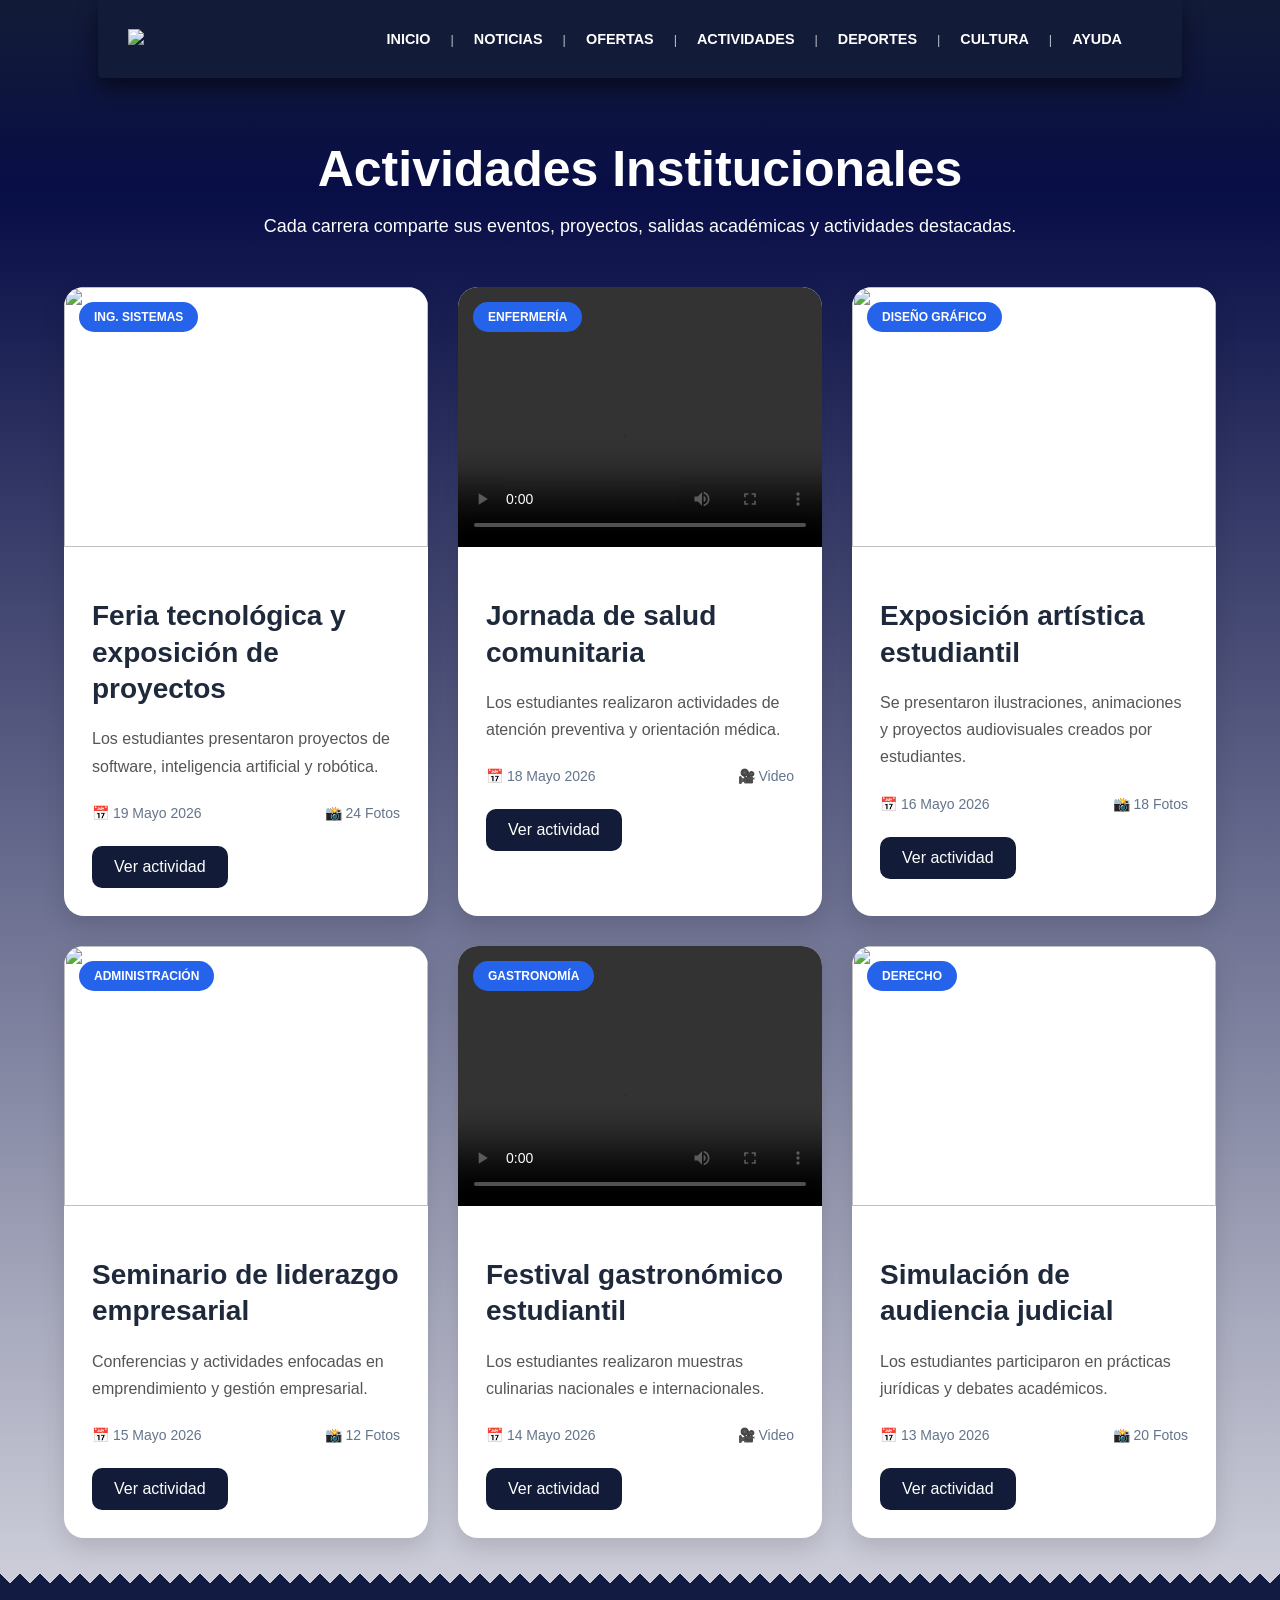
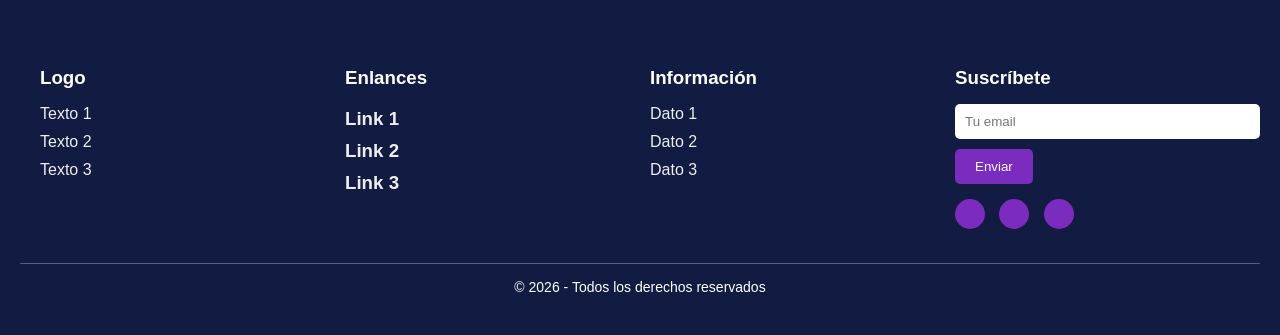
==== actividades.html @ 4f13d14c "Add files via upload" ====
<!DOCTYPE html>
<html lang="es">
<head>
    <meta charset="utf-8">
    <meta name="viewport" content="width=device-width, initial-scale=1.0">
    <title>Mi pagina web</title>
    <link rel="stylesheet" href="https://cdnjs.cloudflare.com/ajax/libs/font-awesome/6.7.2/css/all.min.css" integrity="sha512-Evv84Mr4kqVGRNSgIGL/F/aIDqQb7xQ2vcrdIwxfjThSH8CSR7PBEakCr51Ck+w+/U6swU2Im1vVX0SVk9ABhg==" crossorigin="anonymous" referrerpolicy="no-referrer" />
    <link rel="stylesheet" href="CSS.css">
</head>
<body>
<header class="todo">
   
      <div class="rayas" id="rayas-open">
         <span></span>
         <span></span>
         <span></span>
      </div>
   
   <div class="barra">
      <div class="cont-logo">
         <img src="img/lf.png" class="logo">
      </div>
      <nav>
   <ul class="menu">

      <li><a href="index.html">INICIO</a></li>

      <li class="separador">|</li>

      <li><a href="noticias.html">NOTICIAS</a></li>

      <li class="separador">|</li>

      <li><a href="oft.laborales.html">OFERTAS</a></li>

      <li class="separador">|</li>

      <li><a href="actividades.html">ACTIVIDADES</a></li>

      <li class="separador">|</li>

      <li><a href="deportes.html">DEPORTES</a></li>

      <li class="separador">|</li>

      <li><a href="cultura.html">CULTURA</a></li>

      <li class="separador">|</li>

      <li><a href="ayuda.html">AYUDA</a></li>

   </ul>
</nav>
   </div>
</header>


<section class="actividades">

    <div class="titulo-actividades">

        <h1>Actividades Institucionales</h1>

        <p>
            Cada carrera comparte sus eventos, proyectos,
            salidas académicas y actividades destacadas.
        </p>

    </div>

    <div class="grid-actividades">

        <!-- ACTIVIDAD 1 -->
        <div class="card-actividad">

            <div class="media-actividad">

                <img src="img/sistemas.jpg">

                <span class="carrera">
                    ING. SISTEMAS
                </span>

            </div>

            <div class="contenido-actividad">

                <h2>
                    Feria tecnológica y exposición de proyectos
                </h2>

                <p>
                    Los estudiantes presentaron proyectos de software,
                    inteligencia artificial y robótica.
                </p>

                <div class="info-actividad">

                    <span>📅 19 Mayo 2026</span>
                    <span>📸 24 Fotos</span>

                </div>

                <a href="#" class="btn-actividad">
                    Ver actividad
                </a>

            </div>

        </div>

        <!-- ACTIVIDAD 2 -->
        <div class="card-actividad">

            <div class="media-actividad">

                <video controls>
                    <source src="video/enfermeria.mp4" type="video/mp4">
                </video>

                <span class="carrera">
                    ENFERMERÍA
                </span>

            </div>

            <div class="contenido-actividad">

                <h2>
                    Jornada de salud comunitaria
                </h2>

                <p>
                    Los estudiantes realizaron actividades de atención
                    preventiva y orientación médica.
                </p>

                <div class="info-actividad">

                    <span>📅 18 Mayo 2026</span>
                    <span>🎥 Video</span>

                </div>

                <a href="#" class="btn-actividad">
                    Ver actividad
                </a>

            </div>

        </div>

        <!-- ACTIVIDAD 3 -->
        <div class="card-actividad">

            <div class="media-actividad">

                <img src="img/diseno.jpg">

                <span class="carrera">
                    DISEÑO GRÁFICO
                </span>

            </div>

            <div class="contenido-actividad">

                <h2>
                    Exposición artística estudiantil
                </h2>

                <p>
                    Se presentaron ilustraciones, animaciones
                    y proyectos audiovisuales creados por estudiantes.
                </p>

                <div class="info-actividad">

                    <span>📅 16 Mayo 2026</span>
                    <span>📸 18 Fotos</span>

                </div>

                <a href="#" class="btn-actividad">
                    Ver actividad
                </a>

            </div>

        </div>

        <!-- ACTIVIDAD 4 -->
        <div class="card-actividad">

            <div class="media-actividad">

                <img src="img/administracion.jpg">

                <span class="carrera">
                    ADMINISTRACIÓN
                </span>

            </div>

            <div class="contenido-actividad">

                <h2>
                    Seminario de liderazgo empresarial
                </h2>

                <p>
                    Conferencias y actividades enfocadas en
                    emprendimiento y gestión empresarial.
                </p>

                <div class="info-actividad">

                    <span>📅 15 Mayo 2026</span>
                    <span>📸 12 Fotos</span>

                </div>

                <a href="#" class="btn-actividad">
                    Ver actividad
                </a>

            </div>

        </div>

        <!-- ACTIVIDAD 5 -->
        <div class="card-actividad">

            <div class="media-actividad">

                <video controls>
                    <source src="video/gastronomia.mp4" type="video/mp4">
                </video>

                <span class="carrera">
                    GASTRONOMÍA
                </span>

            </div>

            <div class="contenido-actividad">

                <h2>
                    Festival gastronómico estudiantil
                </h2>

                <p>
                    Los estudiantes realizaron muestras culinarias
                    nacionales e internacionales.
                </p>

                <div class="info-actividad">

                    <span>📅 14 Mayo 2026</span>
                    <span>🎥 Video</span>

                </div>

                <a href="#" class="btn-actividad">
                    Ver actividad
                </a>

            </div>

        </div>

        <!-- ACTIVIDAD 6 -->
        <div class="card-actividad">

            <div class="media-actividad">

                <img src="img/derecho.jpg">

                <span class="carrera">
                    DERECHO
                </span>

            </div>

            <div class="contenido-actividad">

                <h2>
                    Simulación de audiencia judicial
                </h2>

                <p>
                    Los estudiantes participaron en prácticas
                    jurídicas y debates académicos.
                </p>

                <div class="info-actividad">

                    <span>📅 13 Mayo 2026</span>
                    <span>📸 20 Fotos</span>

                </div>

                <a href="#" class="btn-actividad">
                    Ver actividad
                </a>

            </div>

        </div>

    </div>

</section>


<footer>
   <div class="footer-container">
     
     <!-- Columna 1 -->
     <div class="footer-col">
       <h3>Logo</h3>
       <ul>
         <li><a href="#">Texto 1</a></li>
         <li><a href="#">Texto 2</a></li>
         <li><a href="#">Texto 3</a></li>
       </ul>
      </div>

      <!-- Columna 2 -->
      <div class="footer-col">
        <h3>Enlances<h3>
        <ul>
          <li><a href="#">Link 1</a></li>
          <li><a href="#">Link 2</a></li>
          <li><a href="#">Link 3</a></li>
        </ul>
       </div>
 
      <!-- Columna 3 -->
      <div class="footer-col">
        <h3>Información</h3>
      <ul>
        <li><a href="#">Dato 1</a></li>
        <li><a href="#">Dato 2</a></li>
        <li><a href="#">Dato 3</a></li>
      </ul>
    </div>

      <!-- Columna 4 (Newsletter + redes) -->
      <div class="footer-col newsletter">
         <h3>Suscríbete</h3>
         <input type="email" placeholder="Tu email">
         <button>Enviar</button>

     <div class="social">
        <span></span>
        <span></span>
        <span></span>
      </div>
    </div>

  </div>

  <div class="footer-bottom">
    © 2026 - Todos los derechos reservados
  </div>
  </footer>




<script src="SCRIPT.js"></script>
<body>
</html>
---- CSS.css ----
body {
   margin:0;
   padding:0;
   padding-top:90px;
   font-family: arial, sans-serif;
   background: linear-gradient(to bottom , #121b37 , #080e46 10%, #ffffff);
   min-height: 100vh;    
}

.todo {
   width: 100%;
   display: flex;
   justify-content: center;
}

.barra {
   background-color: #121b37;
   width: 80%;
   display:flex;
   align-items: center;
   justify-content: space-between;
   padding: 10px 30px;
   border-radius: 4px;
   box-shadow: 0px 10px 20px rgba(0,0,0,0.5);
   position:fixed;
   top:0;
z-index: 1000;
}

.logo {
  height: 60px;
   
}
 
.menu {
   list-style: none;
   display: flex;
   align-items: center;
   margin: 0;
   padding: 20px;
}
 
.menu li {
   margin: 0 10px;
}

.menu li a {
   text-decoration: none;
   color: white;
   font-size: 0.9rem;
   font-weight: bold;
   transition: color  0.3s;
}

.menu li a:hover {
   color: blue;
}

.separador {
   color: white;
   font-size: 0.8rem;
   opacity: 0.7;
}

.submenu {
   position: relative;
}
.dropdown {
   display: none;
   position: absolute;
   background: #0b142b;
   top: 100%;
   left: 0;
   list-style: none;
   padding: 10px;
   min-width: 150px; 
}

.submenu:hover .dropdown{
   display: block;
}

/* CONTENEDOR GENERAL */
.contenedor{
    max-width:1200px;
    margin:auto;
}

/* ENCABEZADO */
.header{
    text-align:center;
    margin-bottom:35px;
}

.header h1{
    color:#ffffff;
    font-size:38px;
    margin-bottom:10px;
}

.header p{
    color:#ffffff;
    font-size:18px;
}

/* GRID DOS COLUMNAS */
.grid-ayuda{
    display:grid;
    grid-template-columns: 1.3fr 1fr;
    gap:30px;
}

/* COLUMNA IZQUIERDA */
.columna-izquierda{
    display:flex;
    flex-direction:column;
    gap:18px;
}

/* ACORDEON */
.acordeon{
    background:white;
    border-radius:12px;
    overflow:hidden;
    box-shadow:0 6px 15px rgba(0,0,0,0.08);
}

.titulo{
    padding:18px 22px;
    cursor:pointer;
    font-size:18px;
    font-weight:bold;
    color:#1e2a47;
    display:flex;
    justify-content:space-between;
    align-items:center;
    transition:0.3s;
}

.titulo:hover{
    background:#eef2f7;
}

.icono{
    font-size:24px;
}

.contenido{
    max-height:0;
    overflow:hidden;
    padding:0 22px;
    transition:0.4s ease;
    background:#fafafa;
}

.contenido p{
    padding:18px 0;
    color:#444;
    line-height:1.6;
}

.acordeon.activo .contenido{
    max-height:220px;
}

/* COLUMNA DERECHA */
.columna-derecha{
    display:flex;
    flex-direction:column;
    gap:20px;
}

.tarjeta{
    background:white;
    padding:25px;
    border-radius:12px;
    box-shadow:0 6px 15px rgba(0,0,0,0.08);
}

.tarjeta h3{
    color:#1e2a47;
    margin-bottom:15px;
}

.tarjeta p,
.tarjeta li{
    color:#555;
    line-height:1.7;
}

.tarjeta ul{
    padding-left:20px;
}


/*para pantallas mas pequeñas*/

@media (max-width: 1000px){
   
   
   .barra {
       display: flex;
       justify-content: center;
       position: fixed;
       width: 45%;
       border-radius: 4;
     
   }
   
   .rayas {
       width: 50px;
       height: 30px;
       display: flex;
       flex-direction: column;
       justify-content: space-between;
       cursor: pointer;
       background: transparent;
       z-index: 1001;
       position: fixed;
       left: 15px;
       top: 30px;
   }

   .rayas span {
       display: block;
       width: 100%;
       height: 6px;
       background: #ffffff;
       border-radius: 5px;
       transition: 0.3s;  
   }

   .rayas:hover span {
       background-color: #ffffff;
   }

   nav {
       display: block;
   }

   .menu {
       position: fixed;
       top:0;
       left: -340px;
       width: 300px;
       height: 100vh;
       background-color: #121b37;
       display: flex;
       flex-direction: column;
       padding: 5px 20px 80px 20px;
       margin-top: 85px;
       list-style: none;
       transition: 0.4s ease-in-out;
       box-shadow: 5px 0 15px rgba(0,0,0,0.5);
       z-index: 999;
       
   }

   .menu.active {
       left: 0;
   }
   .menu li {
       margin: 15px 0; 
       border-bottom: 1px solid;
   }

   .menu li a {
       text-decoration: none;
       color: #ffffff
       font-family: Sans-Serif;
       font-size: 1.1rem;
       display: block;
       padding: 12px;
       transition: 0.3s;
   } 

   .menu li a:hover {
       background-color: #121b38;
       box-shadow: 5px 0 15px rgba(0,0,0,0.5);
       color: white;
       padding-left: 20px;
       
   }

   
   .separador {
        display: none;
   } 

   .dropdown {
       position: static;
       display: none;
   }
   
   .grid-ayuda{
    grid-template-columns:1fr;
   }

   .footer-container {
    grid-template-columns: 1fr;
   }
   
   .header {
     margin: 120px;
   }
}  
   
.content {
    height: 90vh;
    display: flex;
    flex-direction: column;
    justify-content: center;
    align-items: center;
    text-align: center;
}

.content h1 {
    font-size: 40px;
    margin-bottom: 30px;
    letter-spacing: 2px;
    text-shadow: 2px 2px 5px black;
}



.content p {
    max-width: 800px;
    font-size: 18px;
    line-height: 1.6;
    opacity: 0.9;
    
} 

/* FOOTER */
footer {
  background: #121b42;
  padding: 60px 20px 40px;
  color: #fff;
  position: relative;
  
}

/* PINCHOS (zigzag superior) */
footer::before {
  content: "";
  position: absolute;
  top: -20px;
  left: 0;
  width: 100%;
  height: 20px;
  background:
    linear-gradient(-45deg, #121b42 10px, transparent 0),
    linear-gradient(45deg, #121b42 10px, transparent 0);
  background-size: 20px 20px;
}

/* CONTENEDOR */
.footer-container {
  max-width: 1200px;
  margin: auto;
  display: grid;
  grid-template-columns: repeat(4, 1fr);
  gap: 20px;
}

/* COLUMNAS */
.footer-col h3 {
  margin-bottom: 15px;
}

.footer-col ul {
  list-style: none;
  padding: 0;
}

.footer-col ul li {
  margin-bottom: 10px;
}

.footer-col ul li a {
  text-decoration: none;
  color: #eee;
}

.footer-col ul li a:hover {
  text-decoration: underline;
}

/* NEWSLETTER */
.newsletter input {
  width: 100%;
  padding: 10px;
  border: none;
  margin-bottom: 10px;
  border-radius: 5px;
}

.newsletter button {
  padding: 10px 20px;
  border: none;
  background: #7b2cbf;
  color: white;
  border-radius: 5px;
  cursor: pointer;
}

.newsletter button:hover {
  background: #5a189a;
}

/* REDES */
.social {
  margin-top: 15px;
}

.social span {
  display: inline-block;
  width: 30px;
  height: 30px;
  background: #7b2cbf;
  border-radius: 50%;
  margin-right: 10px;
}

/* PARTE INFERIOR */
.footer-bottom {
  margin-top: 30px;
  text-align: center;
  border-top: 1px solid rgba(255,255,255,0.3);
  padding-top: 15px;
  font-size: 14px;
}

/* =========================
NOTICIAS
========================= */

.seccion-noticias{
    width:90%;
    max-width:1300px;
    margin:50px auto;
}

/* TITULO */

.titulo-noticias{
    text-align:center;
    margin-bottom:50px;
}

.titulo-noticias h1{
    color:white;
    font-size:50px;
    margin-bottom:15px;
}

.titulo-noticias p{
    color:white;
    font-size:18px;
    opacity:0.9;
}

/* GRID */

.contenedor-noticias{
    display:grid;
    grid-template-columns:repeat(2,1fr);
    gap:30px;
}

/* CARD */

.noticia-card{
    background:white;
    border-radius:20px;
    overflow:hidden;
    box-shadow:0 10px 25px rgba(0,0,0,0.12);
    transition:0.4s;
}

.noticia-card:hover{
    transform:translateY(-8px);
}

.noticia-card img{
    width:100%;
    height:280px;
    object-fit:cover;
}

/* CONTENIDO */

.contenido-noticia{
    padding:28px;
}

.categoria{
    background:#1d4ed8;
    color:white;
    padding:7px 14px;
    border-radius:30px;
    font-size:12px;
    font-weight:bold;
}

.contenido-noticia h2{
    margin:20px 0;
    color:#1e293b;
    font-size:30px;
    line-height:1.3;
}

.contenido-noticia p{
    color:#555;
    line-height:1.8;
    margin-bottom:25px;
}

/* INFO */

.info{
    display:flex;
    justify-content:space-between;
    margin-bottom:25px;
    color:#777;
    font-size:14px;
}

/* BOTON */

.btn-noticia{
    display:inline-block;
    background:#121b37;
    color:white;
    text-decoration:none;
    padding:12px 22px;
    border-radius:10px;
    transition:0.3s;
}

.btn-noticia:hover{
    background:#1d4ed8;
}

/* RESPONSIVE */

@media(max-width:1000px){

    .contenedor-noticias{
        grid-template-columns:1fr;
    }

}

@media(max-width:768px){

    .titulo-noticias h1{
        font-size:35px;
    }

    .titulo-noticias p{
        font-size:16px;
    }

    .contenido-noticia h2{
        font-size:24px;
    }

    .noticia-card img{
        height:220px;
    }

    .info{
        flex-direction:column;
        gap:10px;
    }

}


/* =========================
OFERTAS LABORALES
========================= */

.empleos{
    width:90%;
    max-width:1300px;
    margin:50px auto;
}

/* TITULO */

.titulo-empleos{
    text-align:center;
    margin-bottom:50px;
}

.titulo-empleos h1{
    color:white;
    font-size:50px;
    margin-bottom:15px;
}

.titulo-empleos p{
    color:white;
    font-size:18px;
}

/* GRID */

.grid-empleos{
    display:grid;
    grid-template-columns:repeat(3,1fr);
    gap:30px;
}

/* CARD */

.card-empleo{
    background:white;
    border-radius:20px;
    padding:30px;
    box-shadow:0 10px 25px rgba(0,0,0,0.1);
    transition:0.3s;
}

.card-empleo:hover{
    transform:translateY(-8px);
}

/* TOP */

.top-empleo{
    display:flex;
    align-items:center;
    gap:20px;
    margin-bottom:25px;
}

.logo-empresa{
    width:70px;
    height:70px;
    object-fit:contain;
    background:#f3f4f6;
    padding:10px;
    border-radius:15px;
}

.top-empleo h2{
    color:#1e293b;
    margin-bottom:8px;
}

.empresa{
    color:#64748b;
}

/* DATOS */

.datos-empleo{
    display:flex;
    flex-direction:column;
    gap:10px;
    margin-bottom:25px;
    color:#334155;
    font-size:15px;
}

/* DESCRIPCION */

.descripcion-empleo{
    color:#555;
    line-height:1.7;
    margin-bottom:25px;
}

/* SKILLS */

.skills{
    display:flex;
    flex-wrap:wrap;
    gap:10px;
    margin-bottom:30px;
}

.skills span{
    background:#dbeafe;
    color:#1d4ed8;
    padding:8px 14px;
    border-radius:30px;
    font-size:13px;
    font-weight:bold;
}

/* BOTON */

.btn-postular{
    display:block;
    text-align:center;
    background:#121b37;
    color:white;
    text-decoration:none;
    padding:14px;
    border-radius:12px;
    transition:0.3s;
    font-weight:bold;
}

.btn-postular:hover{
    background:#2563eb;
}

/* RESPONSIVE */

@media(max-width:1100px){

    .grid-empleos{
        grid-template-columns:1fr 1fr;
    }

}

@media(max-width:768px){

    .grid-empleos{
        grid-template-columns:1fr;
    }

    .titulo-empleos h1{
        font-size:35px;
    }

    .titulo-empleos p{
        font-size:16px;
    }

}


/* =========================
ACTIVIDADES
========================= */

.actividades{
    width:90%;
    max-width:1300px;
    margin:50px auto;
}

/* TITULO */

.titulo-actividades{
    text-align:center;
    margin-bottom:50px;
}

.titulo-actividades h1{
    color:white;
    font-size:50px;
    margin-bottom:15px;
}

.titulo-actividades p{
    color:white;
    font-size:18px;
}

/* GRID */

.grid-actividades{
    display:grid;
    grid-template-columns:repeat(3,1fr);
    gap:30px;
}

/* CARD */

.card-actividad{
    background:white;
    border-radius:20px;
    overflow:hidden;
    box-shadow:0 10px 25px rgba(0,0,0,0.12);
    transition:0.4s;
}

.card-actividad:hover{
    transform:translateY(-10px);
}

/* MEDIA */

.media-actividad{
    position:relative;
}

.media-actividad img,
.media-actividad video{
    width:100%;
    height:260px;
    object-fit:cover;
    display:block;
}

/* CARRERA */

.carrera{
    position:absolute;
    top:15px;
    left:15px;
    background:#2563eb;
    color:white;
    padding:8px 15px;
    border-radius:30px;
    font-size:12px;
    font-weight:bold;
}

/* CONTENIDO */

.contenido-actividad{
    padding:28px;
}

.contenido-actividad h2{
    color:#1e293b;
    margin-bottom:18px;
    font-size:28px;
    line-height:1.3;
}

.contenido-actividad p{
    color:#555;
    line-height:1.7;
    margin-bottom:25px;
}

/* INFO */

.info-actividad{
    display:flex;
    justify-content:space-between;
    margin-bottom:25px;
    color:#64748b;
    font-size:14px;
}

/* BOTON */

.btn-actividad{
    display:inline-block;
    background:#121b37;
    color:white;
    text-decoration:none;
    padding:12px 22px;
    border-radius:10px;
    transition:0.3s;
}

.btn-actividad:hover{
    background:#2563eb;
}

/* RESPONSIVE */

@media(max-width:1000px){

    .grid-actividades{
        grid-template-columns:1fr;
    }

}

@media(max-width:768px){

    .titulo-actividades h1{
        font-size:35px;
    }

    .contenido-actividad h2{
        font-size:24px;
    }

    .media-actividad img,
    .media-actividad video{
        height:220px;
    }

}


/* =========================
DEPORTES
========================= */

.seccion-deportes{
    width:90%;
    max-width:1300px;
    margin:50px auto;
}

/* TITULO */

.titulo-seccion{
    text-align:center;
    margin-bottom:50px;
}

.titulo-seccion h1{
    color:white;
    font-size:50px;
    margin-bottom:15px;
}

.titulo-seccion p{
    color:white;
    font-size:18px;
}

/* GRID */

.grid-sports{
    display:grid;
    grid-template-columns:repeat(3,1fr);
    gap:30px;
}

/* CARD */

.sport-card{
    background:white;
    border-radius:20px;
    overflow:hidden;
    box-shadow:0 10px 25px rgba(0,0,0,0.12);
    transition:0.4s;
}

.sport-card:hover{
    transform:translateY(-10px);
}

/* IMAGEN */

.sport-card img{
    width:100%;
    height:250px;
    object-fit:cover;
}

/* CONTENIDO */

.contenido-sport{
    padding:25px;
}

.contenido-sport h2{
    color:#1e293b;
    margin-bottom:15px;
    font-size:30px;
}

.contenido-sport p{
    color:#555;
    line-height:1.7;
    margin-bottom:25px;
}

/* INFO */

.info-sport{
    display:flex;
    flex-direction:column;
    gap:10px;
    margin-bottom:25px;
    color:#64748b;
}

/* BOTON */

.btn-sport{
    display:block;
    text-align:center;
    background:#121b37;
    color:white;
    text-decoration:none;
    padding:14px;
    border-radius:12px;
    transition:0.3s;
    font-weight:bold;
}

.btn-sport:hover{
    background:#2563eb;
}

/* RESPONSIVE */

@media(max-width:1100px){

    .grid-sports{
        grid-template-columns:1fr 1fr;
    }

}

@media(max-width:768px){

    .grid-sports{
        grid-template-columns:1fr;
    }

    .titulo-seccion h1{
        font-size:35px;
    }

    .titulo-seccion p{
        font-size:16px;
    }

}

/* =========================
CULTURA
========================= */

.cultura{
    width:90%;
    max-width:1300px;
    margin:50px auto;
}

/* TITULO */

.titulo-cultura{
    text-align:center;
    margin-bottom:50px;
}

.titulo-cultura h1{
    color:white;
    font-size:50px;
    margin-bottom:15px;
}

.titulo-cultura p{
    color:white;
    font-size:18px;
}

/* GRID */

.grid-cultura{
    display:grid;
    grid-template-columns:repeat(3,1fr);
    gap:30px;
}

/* CARD */

.card-cultura{
    background:white;
    border-radius:20px;
    overflow:hidden;
    box-shadow:0 10px 25px rgba(0,0,0,0.12);
    transition:0.4s;
}

.card-cultura:hover{
    transform:translateY(-10px);
}

/* IMAGEN */

.card-cultura img{
    width:100%;
    height:260px;
    object-fit:cover;
}

/* CONTENIDO */

.contenido-cultura{
    padding:25px;
}

.tag-cultura{
    background:#7c3aed;
    color:white;
    padding:8px 14px;
    border-radius:30px;
    font-size:12px;
    font-weight:bold;
}

.contenido-cultura h2{
    color:#1e293b;
    margin:20px 0;
    font-size:28px;
    line-height:1.3;
}

.contenido-cultura p{
    color:#555;
    line-height:1.7;
    margin-bottom:25px;
}

/* BOTON */

.btn-cultura{
    display:inline-block;
    background:#121b37;
    color:white;
    text-decoration:none;
    padding:12px 22px;
    border-radius:10px;
    transition:0.3s;
}

.btn-cultura:hover{
    background:#7c3aed;
}

/* RESPONSIVE */

@media(max-width:1100px){

    .grid-cultura{
        grid-template-columns:1fr 1fr;
    }

}

@media(max-width:768px){

    .grid-cultura{
        grid-template-columns:1fr;
    }

    .titulo-cultura h1{
        font-size:35px;
    }

    .titulo-cultura p{
        font-size:16px;
    }

}


.bienvenido{
    display: flex;
    justify-content: center;
    margin-top: 20px;
}


.bienvenido img{
    width: 90%;
    max-width: 1200px;
    height: auto;
    border-radius: 5px;
    box-shadow: 0 5px 20px rgba(0,0,0,0.3);
}


/* FONDO DETRAS DEL HEADER */

.fondo-header{
    position: fixed;
    top:0;
    left:0;
    width:100%;
    height:90px;

    background: #121b37;


    z-index:998;

   
}
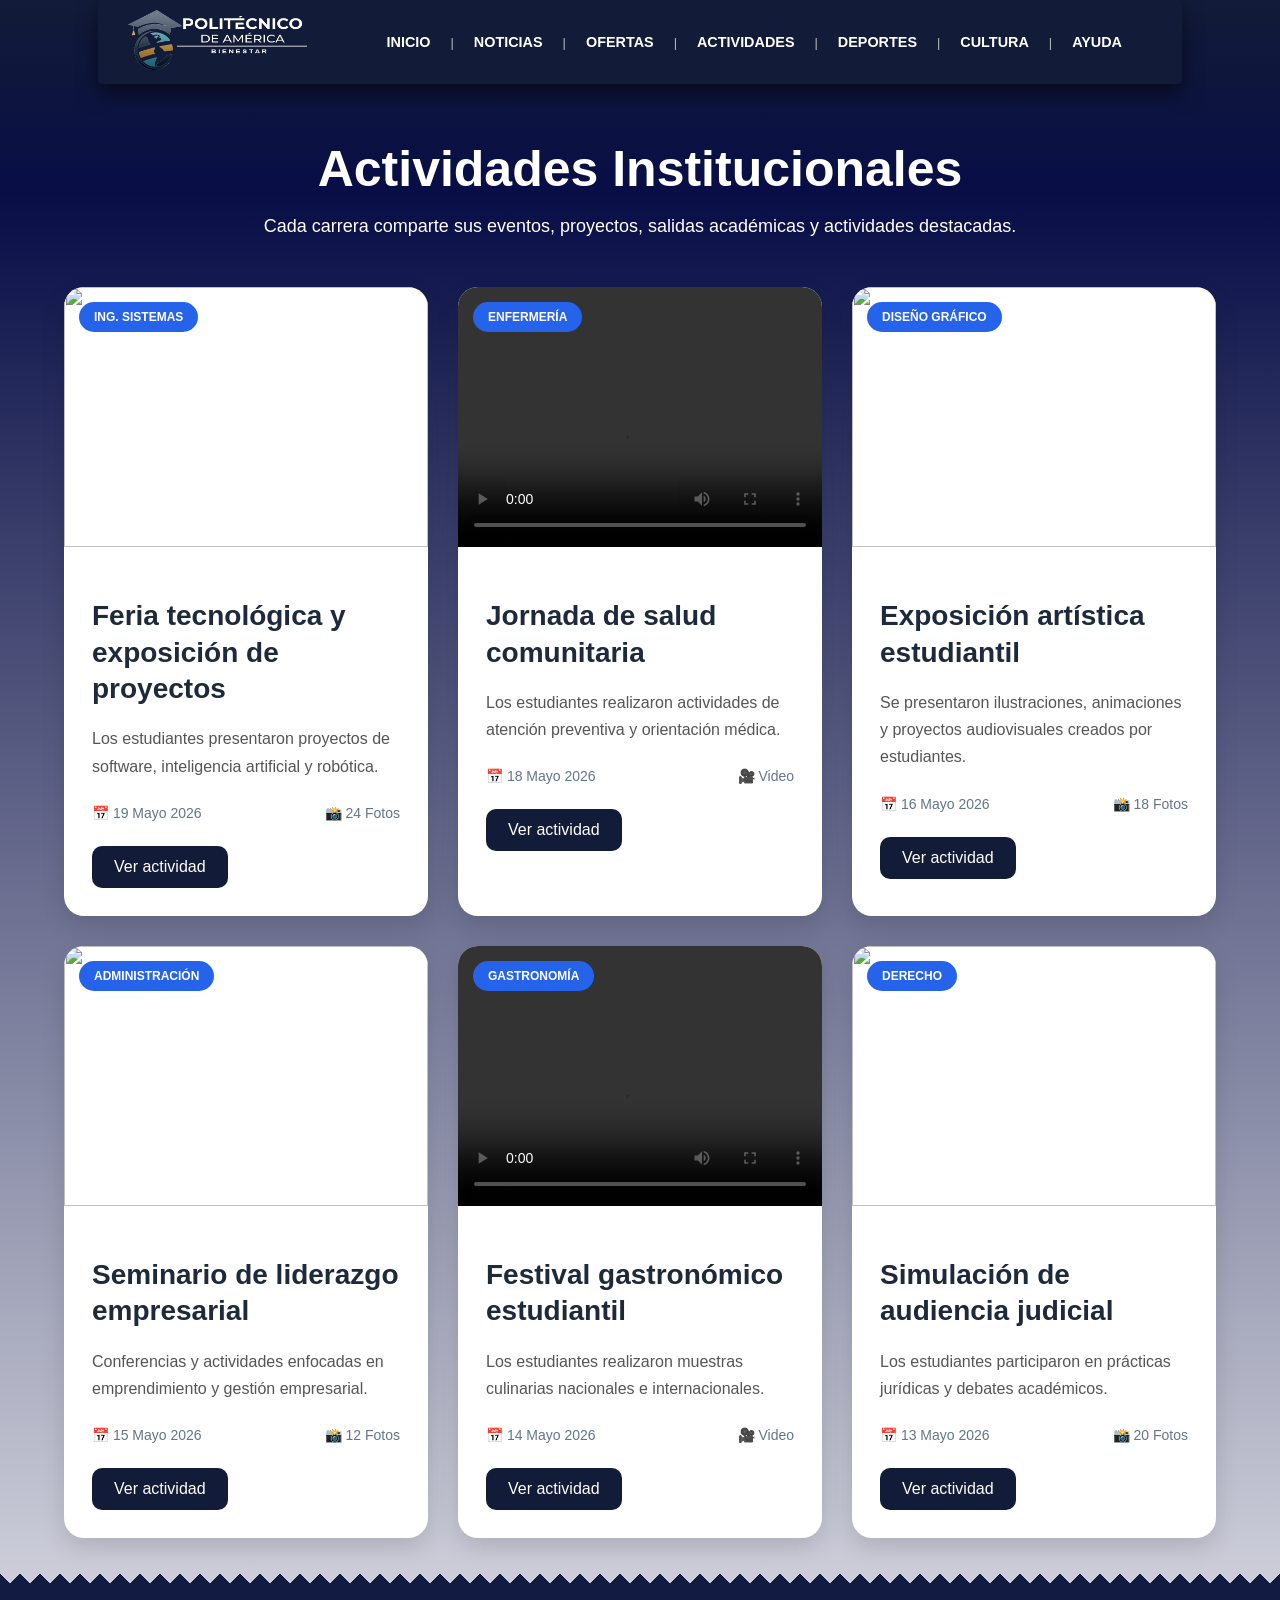
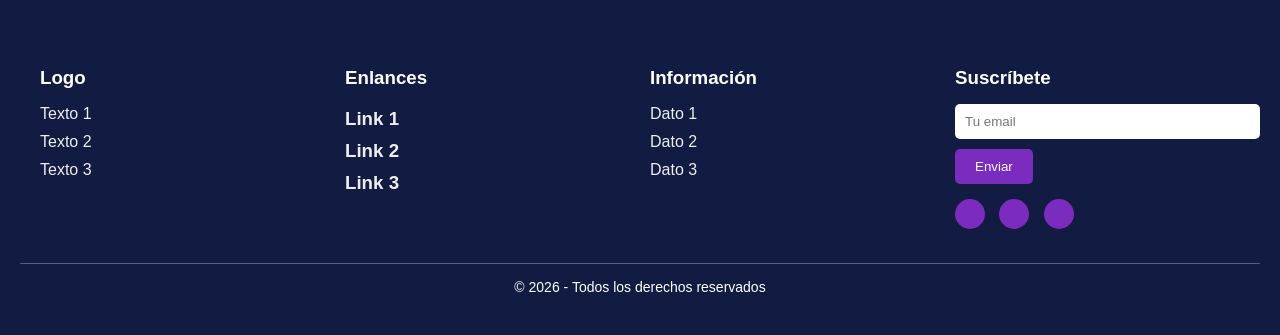
==== commit 20721e42: "Update actividades.html" ====
--- a/actividades.html
+++ b/actividades.html
@@ -18,7 +18,7 @@
    
    <div class="barra">
       <div class="cont-logo">
-         <img src="img/lf.png" class="logo">
+         <img src="lf.png" class="logo">
       </div>
       <nav>
    <ul class="menu">
@@ -371,4 +371,4 @@
 
 <script src="SCRIPT.js"></script>
 <body>
-</html>+</html>
--- a/CSS.css
+++ b/CSS.css
@@ -306,7 +306,7 @@
 }  
    
 .content {
-    height: 90vh;
+    min-height: 60vh;
     display: flex;
     flex-direction: column;
     justify-content: center;
@@ -1180,22 +1180,61 @@
    
 }
 
-
-
-
-
-
-
-
-
-
-
-
-
-
-
-
-
-
-
-
+@media (max-width:768px){
+
+    body{
+        padding-top: 80px;
+    }
+
+    .barra{
+        width: 75%;
+        padding: 10px 15px;
+    }
+
+    .bienvenido{
+        padding: 0 10px;
+        margin-top: 15px;
+    }
+
+    .bienvenido img{
+        width: 100%;
+        height: auto;
+        border-radius: 10px;
+    }
+
+    .content{
+        min-height: auto;
+        padding: 30px 15px;
+    }
+
+    .content h1{
+        font-size: 30px;
+        margin-bottom: 20px;
+        word-break: break-word;
+    }
+
+    .content p{
+        font-size: 15px;
+        line-height: 1.7;
+        width: 100%;
+    }
+
+}
+
+
+
+
+
+
+
+
+
+
+
+
+
+
+
+
+
+
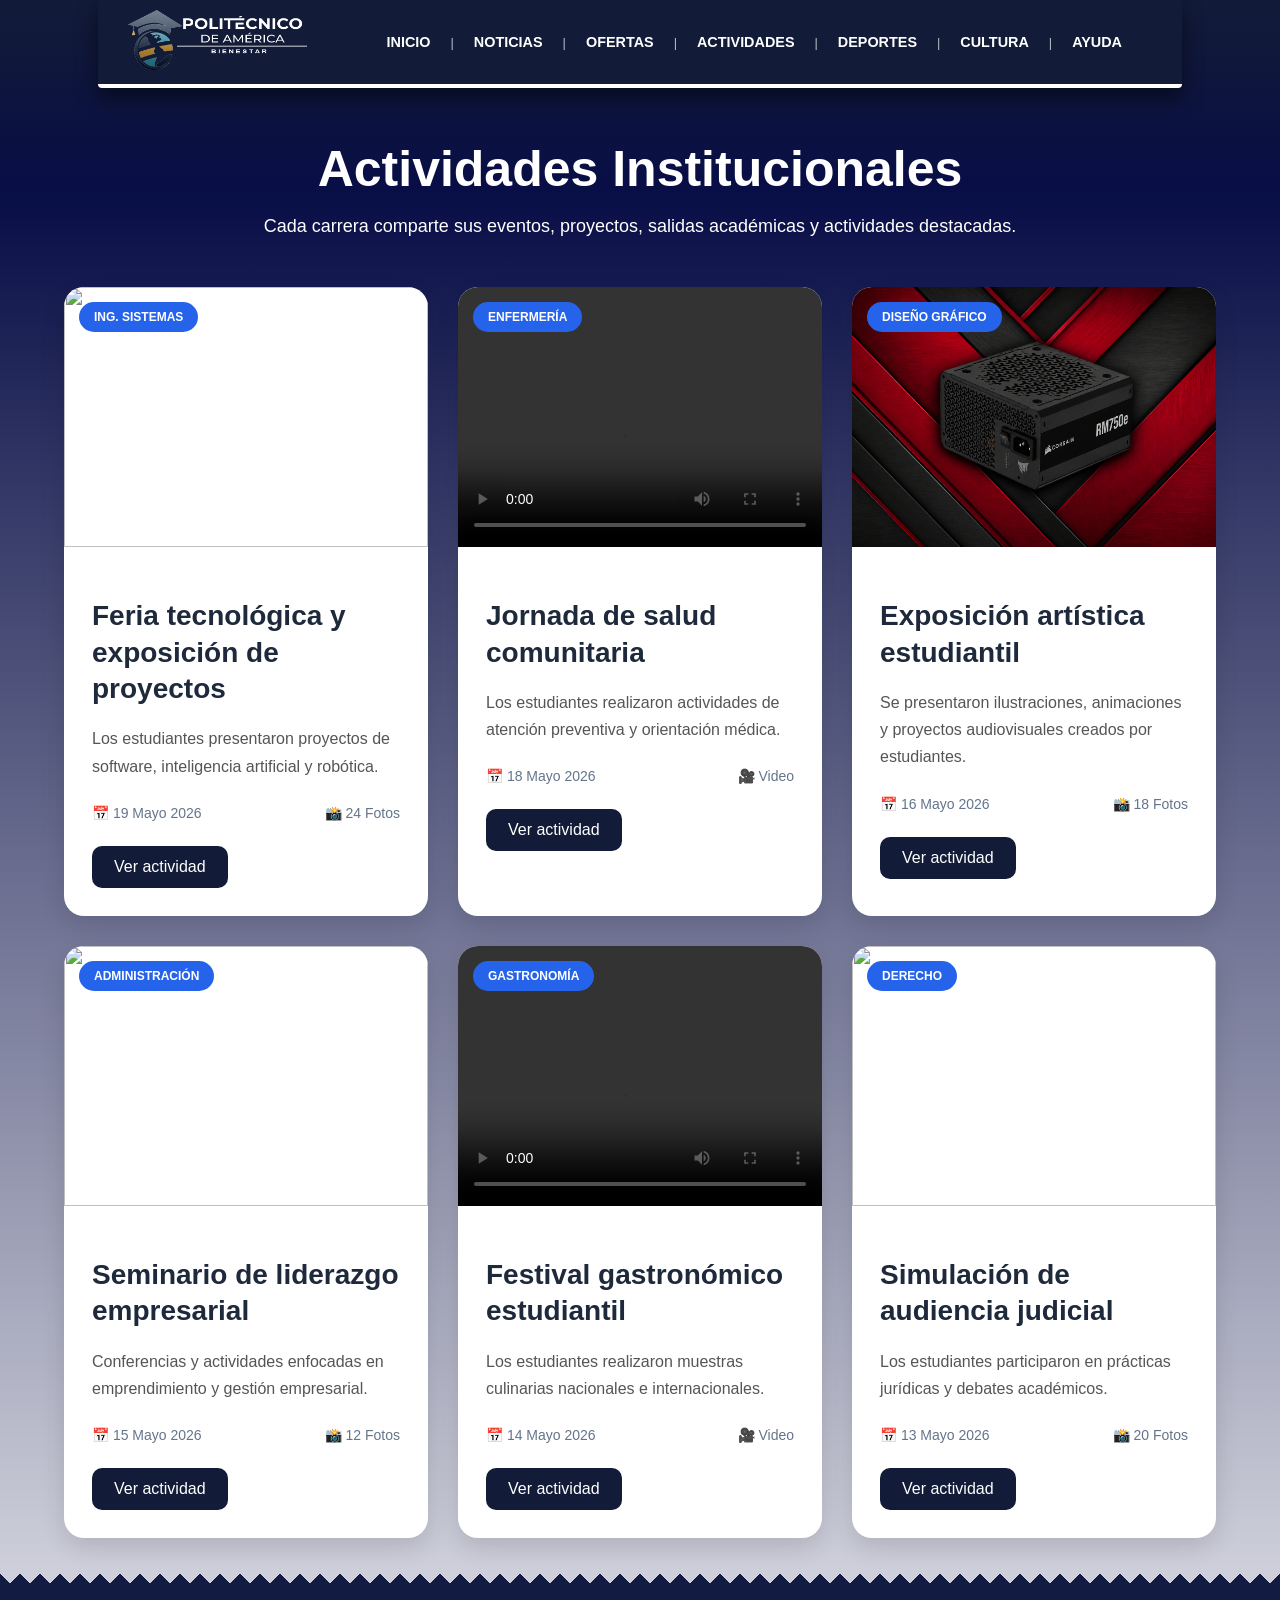
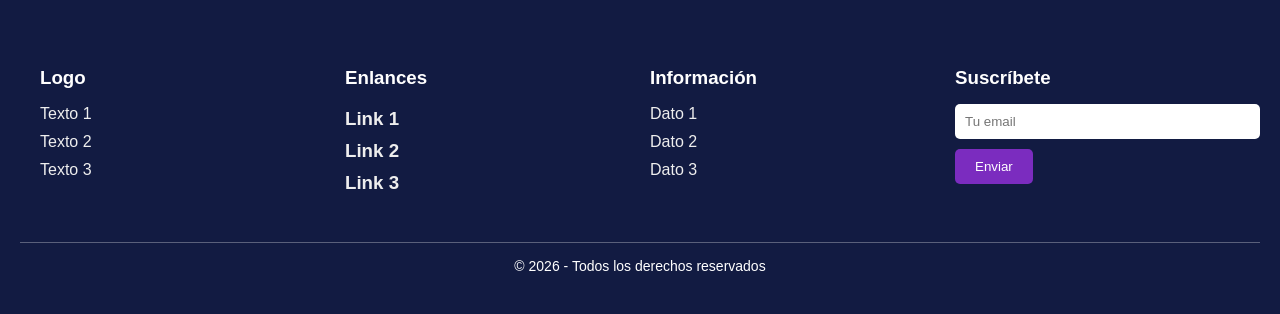
==== commit 0acfb8c1: "Update actividades.html" ====
--- a/actividades.html
+++ b/actividades.html
@@ -155,7 +155,7 @@
 
             <div class="media-actividad">
 
-                <img src="img/diseno.jpg">
+                <img src="f2.png">
 
                 <span class="carrera">
                     DISEÑO GRÁFICO
--- a/CSS.css
+++ b/CSS.css
@@ -1,1240 +1,1025 @@
-body {
-   margin:0;
-   padding:0;
-   padding-top:90px;
-   font-family: arial, sans-serif;
-   background: linear-gradient(to bottom , #121b37 , #080e46 10%, #ffffff);
-   min-height: 100vh;    
-}
-
-.todo {
-   width: 100%;
-   display: flex;
-   justify-content: center;
-}
-
-.barra {
-   background-color: #121b37;
-   width: 80%;
-   display:flex;
-   align-items: center;
-   justify-content: space-between;
-   padding: 10px 30px;
-   border-radius: 4px;
-   box-shadow: 0px 10px 20px rgba(0,0,0,0.5);
-   position:fixed;
-   top:0;
-z-index: 1000;
-}
-
-.logo {
-  height: 60px;
-   
-}
- 
-.menu {
-   list-style: none;
-   display: flex;
-   align-items: center;
-   margin: 0;
-   padding: 20px;
-}
- 
-.menu li {
-   margin: 0 10px;
-}
-
-.menu li a {
-   text-decoration: none;
-   color: white;
-   font-size: 0.9rem;
-   font-weight: bold;
-   transition: color  0.3s;
-}
-
-.menu li a:hover {
-   color: blue;
-}
-
-.separador {
-   color: white;
-   font-size: 0.8rem;
-   opacity: 0.7;
-}
-
-.submenu {
-   position: relative;
-}
-.dropdown {
-   display: none;
-   position: absolute;
-   background: #0b142b;
-   top: 100%;
-   left: 0;
-   list-style: none;
-   padding: 10px;
-   min-width: 150px; 
-}
-
-.submenu:hover .dropdown{
-   display: block;
-}
-
-/* CONTENEDOR GENERAL */
-.contenedor{
-    max-width:1200px;
-    margin:auto;
-}
-
-/* ENCABEZADO */
-.header{
-    text-align:center;
-    margin-bottom:35px;
-}
-
-.header h1{
-    color:#ffffff;
-    font-size:38px;
-    margin-bottom:10px;
-}
-
-.header p{
-    color:#ffffff;
-    font-size:18px;
-}
-
-/* GRID DOS COLUMNAS */
-.grid-ayuda{
-    display:grid;
-    grid-template-columns: 1.3fr 1fr;
-    gap:30px;
-}
-
-/* COLUMNA IZQUIERDA */
-.columna-izquierda{
-    display:flex;
-    flex-direction:column;
-    gap:18px;
-}
-
-/* ACORDEON */
-.acordeon{
-    background:white;
-    border-radius:12px;
-    overflow:hidden;
-    box-shadow:0 6px 15px rgba(0,0,0,0.08);
-}
-
-.titulo{
-    padding:18px 22px;
-    cursor:pointer;
-    font-size:18px;
-    font-weight:bold;
-    color:#1e2a47;
-    display:flex;
-    justify-content:space-between;
-    align-items:center;
-    transition:0.3s;
-}
-
-.titulo:hover{
-    background:#eef2f7;
-}
-
-.icono{
-    font-size:24px;
-}
-
-.contenido{
-    max-height:0;
-    overflow:hidden;
-    padding:0 22px;
-    transition:0.4s ease;
-    background:#fafafa;
-}
-
-.contenido p{
-    padding:18px 0;
-    color:#444;
-    line-height:1.6;
-}
-
-.acordeon.activo .contenido{
-    max-height:220px;
-}
-
-/* COLUMNA DERECHA */
-.columna-derecha{
-    display:flex;
-    flex-direction:column;
-    gap:20px;
-}
-
-.tarjeta{
-    background:white;
-    padding:25px;
-    border-radius:12px;
-    box-shadow:0 6px 15px rgba(0,0,0,0.08);
-}
-
-.tarjeta h3{
-    color:#1e2a47;
-    margin-bottom:15px;
-}
-
-.tarjeta p,
-.tarjeta li{
-    color:#555;
-    line-height:1.7;
-}
-
-.tarjeta ul{
-    padding-left:20px;
-}
-
-
-/*para pantallas mas pequeñas*/
-
-@media (max-width: 1000px){
-   
-   
-   .barra {
-       display: flex;
-       justify-content: center;
-       position: fixed;
-       width: 45%;
-       border-radius: 4;
-     
-   }
-   
-   .rayas {
-       width: 50px;
-       height: 30px;
-       display: flex;
-       flex-direction: column;
-       justify-content: space-between;
-       cursor: pointer;
-       background: transparent;
-       z-index: 1001;
-       position: fixed;
-       left: 15px;
-       top: 30px;
-   }
-
-   .rayas span {
-       display: block;
-       width: 100%;
-       height: 6px;
-       background: #ffffff;
-       border-radius: 5px;
-       transition: 0.3s;  
-   }
-
-   .rayas:hover span {
-       background-color: #ffffff;
-   }
-
-   nav {
-       display: block;
-   }
-
-   .menu {
-       position: fixed;
-       top:0;
-       left: -340px;
-       width: 300px;
-       height: 100vh;
-       background-color: #121b37;
-       display: flex;
-       flex-direction: column;
-       padding: 5px 20px 80px 20px;
-       margin-top: 85px;
-       list-style: none;
-       transition: 0.4s ease-in-out;
-       box-shadow: 5px 0 15px rgba(0,0,0,0.5);
-       z-index: 999;
-       
-   }
-
-   .menu.active {
-       left: 0;
-   }
-   .menu li {
-       margin: 15px 0; 
-       border-bottom: 1px solid;
-   }
-
-   .menu li a {
-       text-decoration: none;
-       color: #ffffff
-       font-family: Sans-Serif;
-       font-size: 1.1rem;
-       display: block;
-       padding: 12px;
-       transition: 0.3s;
-   } 
-
-   .menu li a:hover {
-       background-color: #121b38;
-       box-shadow: 5px 0 15px rgba(0,0,0,0.5);
-       color: white;
-       padding-left: 20px;
-       
-   }
-
-   
-   .separador {
-        display: none;
-   } 
-
-   .dropdown {
-       position: static;
-       display: none;
-   }
-   
-   .grid-ayuda{
-    grid-template-columns:1fr;
-   }
-
-   .footer-container {
-    grid-template-columns: 1fr;
-   }
-   
-   .header {
-     margin: 120px;
-   }
-}  
-   
-.content {
-    min-height: 60vh;
-    display: flex;
-    flex-direction: column;
-    justify-content: center;
-    align-items: center;
-    text-align: center;
-}
-
-.content h1 {
-    font-size: 40px;
-    margin-bottom: 30px;
-    letter-spacing: 2px;
-    text-shadow: 2px 2px 5px black;
-}
-
-
-
-.content p {
-    max-width: 800px;
-    font-size: 18px;
-    line-height: 1.6;
-    opacity: 0.9;
-    
-} 
-
-/* FOOTER */
-footer {
-  background: #121b42;
-  padding: 60px 20px 40px;
-  color: #fff;
-  position: relative;
-  
-}
-
-/* PINCHOS (zigzag superior) */
-footer::before {
-  content: "";
-  position: absolute;
-  top: -20px;
-  left: 0;
-  width: 100%;
-  height: 20px;
-  background:
-    linear-gradient(-45deg, #121b42 10px, transparent 0),
-    linear-gradient(45deg, #121b42 10px, transparent 0);
-  background-size: 20px 20px;
-}
-
-/* CONTENEDOR */
-.footer-container {
-  max-width: 1200px;
-  margin: auto;
-  display: grid;
-  grid-template-columns: repeat(4, 1fr);
-  gap: 20px;
-}
-
-/* COLUMNAS */
-.footer-col h3 {
-  margin-bottom: 15px;
-}
-
-.footer-col ul {
-  list-style: none;
-  padding: 0;
-}
-
-.footer-col ul li {
-  margin-bottom: 10px;
-}
-
-.footer-col ul li a {
-  text-decoration: none;
-  color: #eee;
-}
-
-.footer-col ul li a:hover {
-  text-decoration: underline;
-}
-
-/* NEWSLETTER */
-.newsletter input {
-  width: 100%;
-  padding: 10px;
-  border: none;
-  margin-bottom: 10px;
-  border-radius: 5px;
-}
-
-.newsletter button {
-  padding: 10px 20px;
-  border: none;
-  background: #7b2cbf;
-  color: white;
-  border-radius: 5px;
-  cursor: pointer;
-}
-
-.newsletter button:hover {
-  background: #5a189a;
-}
-
-/* REDES */
-.social {
-  margin-top: 15px;
-}
-
-.social span {
-  display: inline-block;
-  width: 30px;
-  height: 30px;
-  background: #7b2cbf;
-  border-radius: 50%;
-  margin-right: 10px;
-}
-
-/* PARTE INFERIOR */
-.footer-bottom {
-  margin-top: 30px;
-  text-align: center;
-  border-top: 1px solid rgba(255,255,255,0.3);
-  padding-top: 15px;
-  font-size: 14px;
-}
-
-/* =========================
-NOTICIAS
-========================= */
-
-.seccion-noticias{
-    width:90%;
-    max-width:1300px;
-    margin:50px auto;
-}
-
-/* TITULO */
-
-.titulo-noticias{
-    text-align:center;
-    margin-bottom:50px;
-}
-
-.titulo-noticias h1{
-    color:white;
-    font-size:50px;
-    margin-bottom:15px;
-}
-
-.titulo-noticias p{
-    color:white;
-    font-size:18px;
-    opacity:0.9;
-}
-
-/* GRID */
-
-.contenedor-noticias{
-    display:grid;
-    grid-template-columns:repeat(2,1fr);
-    gap:30px;
-}
-
-/* CARD */
-
-.noticia-card{
-    background:white;
-    border-radius:20px;
-    overflow:hidden;
-    box-shadow:0 10px 25px rgba(0,0,0,0.12);
-    transition:0.4s;
-}
-
-.noticia-card:hover{
-    transform:translateY(-8px);
-}
-
-.noticia-card img{
-    width:100%;
-    height:280px;
-    object-fit:cover;
-}
-
-/* CONTENIDO */
-
-.contenido-noticia{
-    padding:28px;
-}
-
-.categoria{
-    background:#1d4ed8;
-    color:white;
-    padding:7px 14px;
-    border-radius:30px;
-    font-size:12px;
-    font-weight:bold;
-}
-
-.contenido-noticia h2{
-    margin:20px 0;
-    color:#1e293b;
-    font-size:30px;
-    line-height:1.3;
-}
-
-.contenido-noticia p{
-    color:#555;
-    line-height:1.8;
-    margin-bottom:25px;
-}
-
-/* INFO */
-
-.info{
-    display:flex;
-    justify-content:space-between;
-    margin-bottom:25px;
-    color:#777;
-    font-size:14px;
-}
-
-/* BOTON */
-
-.btn-noticia{
-    display:inline-block;
-    background:#121b37;
-    color:white;
-    text-decoration:none;
-    padding:12px 22px;
-    border-radius:10px;
-    transition:0.3s;
-}
-
-.btn-noticia:hover{
-    background:#1d4ed8;
-}
-
-/* RESPONSIVE */
-
-@media(max-width:1000px){
-
-    .contenedor-noticias{
-        grid-template-columns:1fr;
-    }
-
-}
-
-@media(max-width:768px){
-
-    .titulo-noticias h1{
-        font-size:35px;
-    }
-
-    .titulo-noticias p{
-        font-size:16px;
-    }
-
-    .contenido-noticia h2{
-        font-size:24px;
-    }
-
-    .noticia-card img{
-        height:220px;
-    }
-
-    .info{
-        flex-direction:column;
-        gap:10px;
-    }
-
-}
-
-
-/* =========================
-OFERTAS LABORALES
-========================= */
-
-.empleos{
-    width:90%;
-    max-width:1300px;
-    margin:50px auto;
-}
-
-/* TITULO */
-
-.titulo-empleos{
-    text-align:center;
-    margin-bottom:50px;
-}
-
-.titulo-empleos h1{
-    color:white;
-    font-size:50px;
-    margin-bottom:15px;
-}
-
-.titulo-empleos p{
-    color:white;
-    font-size:18px;
-}
-
-/* GRID */
-
-.grid-empleos{
-    display:grid;
-    grid-template-columns:repeat(3,1fr);
-    gap:30px;
-}
-
-/* CARD */
-
-.card-empleo{
-    background:white;
-    border-radius:20px;
-    padding:30px;
-    box-shadow:0 10px 25px rgba(0,0,0,0.1);
-    transition:0.3s;
-}
-
-.card-empleo:hover{
-    transform:translateY(-8px);
-}
-
-/* TOP */
-
-.top-empleo{
-    display:flex;
-    align-items:center;
-    gap:20px;
-    margin-bottom:25px;
-}
-
-.logo-empresa{
-    width:70px;
-    height:70px;
-    object-fit:contain;
-    background:#f3f4f6;
-    padding:10px;
-    border-radius:15px;
-}
-
-.top-empleo h2{
-    color:#1e293b;
-    margin-bottom:8px;
-}
-
-.empresa{
-    color:#64748b;
-}
-
-/* DATOS */
-
-.datos-empleo{
-    display:flex;
-    flex-direction:column;
-    gap:10px;
-    margin-bottom:25px;
-    color:#334155;
-    font-size:15px;
-}
-
-/* DESCRIPCION */
-
-.descripcion-empleo{
-    color:#555;
-    line-height:1.7;
-    margin-bottom:25px;
-}
-
-/* SKILLS */
-
-.skills{
-    display:flex;
-    flex-wrap:wrap;
-    gap:10px;
-    margin-bottom:30px;
-}
-
-.skills span{
-    background:#dbeafe;
-    color:#1d4ed8;
-    padding:8px 14px;
-    border-radius:30px;
-    font-size:13px;
-    font-weight:bold;
-}
-
-/* BOTON */
-
-.btn-postular{
-    display:block;
-    text-align:center;
-    background:#121b37;
-    color:white;
-    text-decoration:none;
-    padding:14px;
-    border-radius:12px;
-    transition:0.3s;
-    font-weight:bold;
-}
-
-.btn-postular:hover{
-    background:#2563eb;
-}
-
-/* RESPONSIVE */
-
-@media(max-width:1100px){
-
-    .grid-empleos{
-        grid-template-columns:1fr 1fr;
-    }
-
-}
-
-@media(max-width:768px){
-
-    .grid-empleos{
-        grid-template-columns:1fr;
-    }
-
-    .titulo-empleos h1{
-        font-size:35px;
-    }
-
-    .titulo-empleos p{
-        font-size:16px;
-    }
-
-}
-
-
-/* =========================
-ACTIVIDADES
-========================= */
-
-.actividades{
-    width:90%;
-    max-width:1300px;
-    margin:50px auto;
-}
-
-/* TITULO */
-
-.titulo-actividades{
-    text-align:center;
-    margin-bottom:50px;
-}
-
-.titulo-actividades h1{
-    color:white;
-    font-size:50px;
-    margin-bottom:15px;
-}
-
-.titulo-actividades p{
-    color:white;
-    font-size:18px;
-}
-
-/* GRID */
-
-.grid-actividades{
-    display:grid;
-    grid-template-columns:repeat(3,1fr);
-    gap:30px;
-}
-
-/* CARD */
-
-.card-actividad{
-    background:white;
-    border-radius:20px;
-    overflow:hidden;
-    box-shadow:0 10px 25px rgba(0,0,0,0.12);
-    transition:0.4s;
-}
-
-.card-actividad:hover{
-    transform:translateY(-10px);
-}
-
-/* MEDIA */
-
-.media-actividad{
-    position:relative;
-}
-
-.media-actividad img,
-.media-actividad video{
-    width:100%;
-    height:260px;
-    object-fit:cover;
-    display:block;
-}
-
-/* CARRERA */
-
-.carrera{
-    position:absolute;
-    top:15px;
-    left:15px;
-    background:#2563eb;
-    color:white;
-    padding:8px 15px;
-    border-radius:30px;
-    font-size:12px;
-    font-weight:bold;
-}
-
-/* CONTENIDO */
-
-.contenido-actividad{
-    padding:28px;
-}
-
-.contenido-actividad h2{
-    color:#1e293b;
-    margin-bottom:18px;
-    font-size:28px;
-    line-height:1.3;
-}
-
-.contenido-actividad p{
-    color:#555;
-    line-height:1.7;
-    margin-bottom:25px;
-}
-
-/* INFO */
-
-.info-actividad{
-    display:flex;
-    justify-content:space-between;
-    margin-bottom:25px;
-    color:#64748b;
-    font-size:14px;
-}
-
-/* BOTON */
-
-.btn-actividad{
-    display:inline-block;
-    background:#121b37;
-    color:white;
-    text-decoration:none;
-    padding:12px 22px;
-    border-radius:10px;
-    transition:0.3s;
-}
-
-.btn-actividad:hover{
-    background:#2563eb;
-}
-
-/* RESPONSIVE */
-
-@media(max-width:1000px){
-
-    .grid-actividades{
-        grid-template-columns:1fr;
-    }
-
-}
-
-@media(max-width:768px){
-
-    .titulo-actividades h1{
-        font-size:35px;
-    }
-
-    .contenido-actividad h2{
-        font-size:24px;
-    }
-
-    .media-actividad img,
-    .media-actividad video{
-        height:220px;
-    }
-
-}
-
-
-/* =========================
-DEPORTES
-========================= */
-
-.seccion-deportes{
-    width:90%;
-    max-width:1300px;
-    margin:50px auto;
-}
-
-/* TITULO */
-
-.titulo-seccion{
-    text-align:center;
-    margin-bottom:50px;
-}
-
-.titulo-seccion h1{
-    color:white;
-    font-size:50px;
-    margin-bottom:15px;
-}
-
-.titulo-seccion p{
-    color:white;
-    font-size:18px;
-}
-
-/* GRID */
-
-.grid-sports{
-    display:grid;
-    grid-template-columns:repeat(3,1fr);
-    gap:30px;
-}
-
-/* CARD */
-
-.sport-card{
-    background:white;
-    border-radius:20px;
-    overflow:hidden;
-    box-shadow:0 10px 25px rgba(0,0,0,0.12);
-    transition:0.4s;
-}
-
-.sport-card:hover{
-    transform:translateY(-10px);
-}
-
-/* IMAGEN */
-
-.sport-card img{
-    width:100%;
-    height:250px;
-    object-fit:cover;
-}
-
-/* CONTENIDO */
-
-.contenido-sport{
-    padding:25px;
-}
-
-.contenido-sport h2{
-    color:#1e293b;
-    margin-bottom:15px;
-    font-size:30px;
-}
-
-.contenido-sport p{
-    color:#555;
-    line-height:1.7;
-    margin-bottom:25px;
-}
-
-/* INFO */
-
-.info-sport{
-    display:flex;
-    flex-direction:column;
-    gap:10px;
-    margin-bottom:25px;
-    color:#64748b;
-}
-
-/* BOTON */
-
-.btn-sport{
-    display:block;
-    text-align:center;
-    background:#121b37;
-    color:white;
-    text-decoration:none;
-    padding:14px;
-    border-radius:12px;
-    transition:0.3s;
-    font-weight:bold;
-}
-
-.btn-sport:hover{
-    background:#2563eb;
-}
-
-/* RESPONSIVE */
-
-@media(max-width:1100px){
-
-    .grid-sports{
-        grid-template-columns:1fr 1fr;
-    }
-
-}
-
-@media(max-width:768px){
-
-    .grid-sports{
-        grid-template-columns:1fr;
-    }
-
-    .titulo-seccion h1{
-        font-size:35px;
-    }
-
-    .titulo-seccion p{
-        font-size:16px;
-    }
-
-}
-
-/* =========================
-CULTURA
-========================= */
-
-.cultura{
-    width:90%;
-    max-width:1300px;
-    margin:50px auto;
-}
-
-/* TITULO */
-
-.titulo-cultura{
-    text-align:center;
-    margin-bottom:50px;
-}
-
-.titulo-cultura h1{
-    color:white;
-    font-size:50px;
-    margin-bottom:15px;
-}
-
-.titulo-cultura p{
-    color:white;
-    font-size:18px;
-}
-
-/* GRID */
-
-.grid-cultura{
-    display:grid;
-    grid-template-columns:repeat(3,1fr);
-    gap:30px;
-}
-
-/* CARD */
-
-.card-cultura{
-    background:white;
-    border-radius:20px;
-    overflow:hidden;
-    box-shadow:0 10px 25px rgba(0,0,0,0.12);
-    transition:0.4s;
-}
-
-.card-cultura:hover{
-    transform:translateY(-10px);
-}
-
-/* IMAGEN */
-
-.card-cultura img{
-    width:100%;
-    height:260px;
-    object-fit:cover;
-}
-
-/* CONTENIDO */
-
-.contenido-cultura{
-    padding:25px;
-}
-
-.tag-cultura{
-    background:#7c3aed;
-    color:white;
-    padding:8px 14px;
-    border-radius:30px;
-    font-size:12px;
-    font-weight:bold;
-}
-
-.contenido-cultura h2{
-    color:#1e293b;
-    margin:20px 0;
-    font-size:28px;
-    line-height:1.3;
-}
-
-.contenido-cultura p{
-    color:#555;
-    line-height:1.7;
-    margin-bottom:25px;
-}
-
-/* BOTON */
-
-.btn-cultura{
-    display:inline-block;
-    background:#121b37;
-    color:white;
-    text-decoration:none;
-    padding:12px 22px;
-    border-radius:10px;
-    transition:0.3s;
-}
-
-.btn-cultura:hover{
-    background:#7c3aed;
-}
-
-/* RESPONSIVE */
-
-@media(max-width:1100px){
-
-    .grid-cultura{
-        grid-template-columns:1fr 1fr;
-    }
-
-}
-
-@media(max-width:768px){
-
-    .grid-cultura{
-        grid-template-columns:1fr;
-    }
-
-    .titulo-cultura h1{
-        font-size:35px;
-    }
-
-    .titulo-cultura p{
-        font-size:16px;
-    }
-
-}
-
-
-.bienvenido{
-    display: flex;
-    justify-content: center;
-    margin-top: 20px;
-}
-
-
-.bienvenido img{
-    width: 90%;
-    max-width: 1200px;
-    height: auto;
-    border-radius: 5px;
-    box-shadow: 0 5px 20px rgba(0,0,0,0.3);
-}
-
-
-/* FONDO DETRAS DEL HEADER */
-
-.fondo-header{
-    position: fixed;
-    top:0;
-    left:0;
-    width:100%;
-    height:90px;
-
-    background: #121b37;
-
-
-    z-index:998;
-
-   
-}
-
-@media (max-width:768px){
-
-    body{
-        padding-top: 80px;
-    }
-
-    .barra{
-        width: 75%;
-        padding: 10px 15px;
-    }
-
-    .bienvenido{
-        padding: 0 10px;
-        margin-top: 15px;
-    }
-
-    .bienvenido img{
-        width: 100%;
-        height: auto;
-        border-radius: 10px;
-    }
-
-    .content{
-        min-height: auto;
-        padding: 30px 15px;
-    }
-
-    .content h1{
-        font-size: 30px;
-        margin-bottom: 20px;
-        word-break: break-word;
-    }
-
-    .content p{
-        font-size: 15px;
-        line-height: 1.7;
-        width: 100%;
-    }
-
-}
-
-
-
-
-
-
-
-
-
-
-
-
-
-
-
-
-
-
+body {
+   margin:0;
+   padding:0;
+   padding-top:90px;
+   font-family: Arial, sans-serif;
+   background: linear-gradient(to bottom , #121b37 , #080e46 10%, #ffffff);
+   min-height: 100vh;    
+}
+
+.todo {
+   width: 100%;
+   display: flex;
+   justify-content: center;
+}
+
+.barra {
+   background-color: #121b37;
+   width: 80%;
+   display: flex;
+   align-items: center;
+   justify-content: space-between;
+   padding: 10px 30px;
+   border-radius: 4px;
+   border-bottom: 4px solid #ffffff;
+   box-shadow: 0px 10px 20px rgba(0,0,0,0.5);
+   position: fixed;
+   top: 0;
+   z-index: 1000;
+}
+
+.logo {
+  height: 60px;
+}
+
+.menu {
+   list-style: none;
+   display: flex;
+   align-items: center;
+   margin: 0;
+   padding: 20px;
+}
+
+.menu li {
+   margin: 0 10px;
+}
+
+.menu li a {
+   text-decoration: none;
+   color: white;
+   font-size: 0.9rem;
+   font-weight: bold;
+   transition: color 0.3s;
+}
+
+.menu li a:hover {
+   color: #2563eb;
+}
+
+.separador {
+   color: white;
+   font-size: 0.8rem;
+   opacity: 0.7;
+}
+
+.submenu {
+   position: relative;
+}
+
+.dropdown {
+   display: none;
+   position: absolute;
+   background: #0b142b;
+   top: 100%;
+   left: 0;
+   list-style: none;
+   padding: 10px;
+   min-width: 150px; 
+}
+
+.submenu:hover .dropdown {
+   display: block;
+}
+
+/* CONTENEDOR GENERAL */
+.contenedor {
+    max-width: 1200px;
+    margin: auto;
+}
+
+/* ENCABEZADO */
+.header {
+    text-align: center;
+    margin-bottom: 35px;
+}
+
+.header h1 {
+    color: #ffffff;
+    font-size: 38px;
+    margin-bottom: 10px;
+}
+
+.header p {
+    color: #ffffff;
+    font-size: 18px;
+}
+
+/* GRID DOS COLUMNAS */
+.grid-ayuda {
+    display: grid;
+    grid-template-columns: 1.3fr 1fr;
+    gap: 30px;
+}
+
+/* COLUMNA IZQUIERDA */
+.columna-izquierda {
+    display: flex;
+    flex-direction: column;
+    gap: 18px;
+}
+
+/* ACORDEON */
+.acordeon {
+    background: white;
+    border-radius: 12px;
+    overflow: hidden;
+    box-shadow: 0 6px 15px rgba(0,0,0,0.08);
+}
+
+.titulo {
+    padding: 18px 22px;
+    cursor: pointer;
+    font-size: 18px;
+    font-weight: bold;
+    color: #1e2a47;
+    display: flex;
+    justify-content: space-between;
+    align-items: center;
+    transition: 0.3s;
+}
+
+.titulo:hover {
+    background: #eef2f7;
+}
+
+.icono {
+    font-size: 24px;
+}
+
+.contenido {
+    max-height: 0;
+    overflow: hidden;
+    padding: 0 22px;
+    transition: 0.4s ease;
+    background: #fafafa;
+}
+
+.contenido p {
+    padding: 18px 0;
+    color: #444;
+    line-height: 1.6;
+}
+
+.acordeon.activo .contenido {
+    max-height: 220px;
+}
+
+/* COLUMNA DERECHA */
+.columna-derecha {
+    display: flex;
+    flex-direction: column;
+    gap: 20px;
+}
+
+.tarjeta {
+    background: white;
+    padding: 25px;
+    border-radius: 12px;
+    box-shadow: 0 6px 15px rgba(0,0,0,0.08);
+}
+
+.tarjeta h3 {
+    color: #1e2a47;
+    margin-bottom: 15px;
+}
+
+.tarjeta p,
+.tarjeta li {
+    color: #555;
+    line-height: 1.7;
+}
+
+.tarjeta ul {
+    padding-left: 20px;
+}
+
+.content {
+    min-height: 60vh;
+    display: flex;
+    flex-direction: column;
+    justify-content: center;
+    align-items: center;
+    text-align: center;
+}
+
+.content h1 {
+    font-size: 40px;
+    margin-bottom: 30px;
+    letter-spacing: 2px;
+    text-shadow: 2px 2px 5px black;
+}
+
+.content p {
+    max-width: 800px;
+    font-size: 18px;
+    line-height: 1.6;
+    opacity: 0.9;
+} 
+
+/* FOOTER */
+footer {
+  background: #121b42;
+  padding: 60px 20px 40px;
+  color: #fff;
+  position: relative;
+}
+
+/* PINCHOS (zigzag superior) */
+footer::before {
+  content: "";
+  position: absolute;
+  top: -20px;
+  left: 0;
+  width: 100%;
+  height: 20px;
+  background:
+    linear-gradient(-45deg, #121b42 10px, transparent 0),
+    linear-gradient(45deg, #121b42 10px, transparent 0);
+  background-size: 20px 20px;
+}
+
+/* CONTENEDOR FOOTER */
+.footer-container {
+  max-width: 1200px;
+  margin: auto;
+  display: grid;
+  grid-template-columns: repeat(4, 1fr);
+  gap: 20px;
+}
+
+/* COLUMNAS FOOTER */
+.footer-col h3 {
+  margin-bottom: 15px;
+}
+
+.footer-col ul {
+  list-style: none;
+  padding: 0;
+}
+
+.footer-col ul li {
+  margin-bottom: 10px;
+}
+
+.footer-col ul li a {
+  text-decoration: none;
+  color: #eee;
+}
+
+.footer-col ul li a:hover {
+  text-decoration: underline;
+}
+
+/* NEWSLETTER */
+.newsletter input {
+  width: 100%;
+  padding: 10px;
+  border: none;
+  margin-bottom: 10px;
+  border-radius: 5px;
+}
+
+.newsletter button {
+  padding: 10px 20px;
+  border: none;
+  background: #7b2cbf;
+  color: white;
+  border-radius: 5px;
+  cursor: pointer;
+}
+
+.newsletter button:hover {
+  background: #5a189a;
+}
+
+/* REDES */
+.social{
+    margin-top:15px;
+    display:flex;
+    gap:20px;
+}
+
+.social a{
+    width:50px;
+    height:50px;
+    background:#009ee8;
+    border-radius:50%;
+    display:flex;
+    justify-content:center;
+    align-items:center;
+    text-decoration:none;
+    transition:0.3s;
+}
+
+.social a:hover{
+    transform:translateY(-5px);
+}
+
+.social i{
+    color:white;
+    font-size:22px;
+}
+
+/* PARTE INFERIOR FOOTER */
+.footer-bottom {
+  margin-top: 30px;
+  text-align: center;
+  border-top: 1px solid rgba(255,255,255,0.3);
+  padding-top: 15px;
+  font-size: 14px;
+}
+
+/* =========================
+NOTICIAS
+========================= */
+.seccion-noticias {
+    width: 90%;
+    max-width: 1300px;
+    margin: 50px auto;
+}
+
+.titulo-noticias {
+    text-align: center;
+    margin-bottom: 50px;
+}
+
+.titulo-noticias h1 {
+    color: white;
+    font-size: 50px;
+    margin-bottom: 15px;
+}
+
+.titulo-noticias p {
+    color: white;
+    font-size: 18px;
+    opacity: 0.9;
+}
+
+.contenedor-noticias {
+    display: grid;
+    grid-template-columns: repeat(2, 1fr);
+    gap: 30px;
+}
+
+.noticia-card {
+    background: white;
+    border-radius: 20px;
+    overflow: hidden;
+    box-shadow: 0 10px 25px rgba(0,0,0,0.12);
+    transition: 0.4s;
+}
+
+.noticia-card:hover {
+    transform: translateY(-8px);
+}
+
+.noticia-card img {
+    width: 100%;
+    height: 280px;
+    object-fit: cover;
+}
+
+.contenido-noticia {
+    padding: 28px;
+}
+
+.categoria {
+    background: #1d4ed8;
+    color: white;
+    padding: 7px 14px;
+    border-radius: 30px;
+    font-size: 12px;
+    font-weight: bold;
+}
+
+.contenido-noticia h2 {
+    margin: 20px 0;
+    color: #1e293b;
+    font-size: 30px;
+    line-height: 1.3;
+}
+
+.contenido-noticia p {
+    color: #555;
+    line-height: 1.8;
+    margin-bottom: 25px;
+}
+
+.info {
+    display: flex;
+    justify-content: space-between;
+    margin-bottom: 25px;
+    color: #777;
+    font-size: 14px;
+}
+
+.btn-noticia {
+    display: inline-block;
+    background: #121b37;
+    color: white;
+    text-decoration: none;
+    padding: 12px 22px;
+    border-radius: 10px;
+    transition: 0.3s;
+}
+
+.btn-noticia:hover {
+    background: #1d4ed8;
+}
+
+/* =========================
+OFERTAS LABORALES
+========================= */
+.empleos {
+    width: 90%;
+    max-width: 1300px;
+    margin: 50px auto;
+}
+
+.titulo-empleos {
+    text-align: center;
+    margin-bottom: 50px;
+}
+
+.titulo-empleos h1 {
+    color: white;
+    font-size: 50px;
+    margin-bottom: 15px;
+}
+
+.titulo-empleos p {
+    color: white;
+    font-size: 18px;
+}
+
+.grid-empleos {
+    display: grid;
+    grid-template-columns: repeat(3, 1fr);
+    gap: 30px;
+}
+
+.card-empleo {
+    background: white;
+    border-radius: 20px;
+    padding: 30px;
+    box-shadow: 0 10px 25px rgba(0,0,0,0.1);
+    transition: 0.3s;
+}
+
+.card-empleo:hover {
+    transform: translateY(-8px);
+}
+
+.top-empleo {
+    display: flex;
+    align-items: center;
+    gap: 20px;
+    margin-bottom: 25px;
+}
+
+.logo-empresa {
+    width: 70px;
+    height: 70px;
+    object-fit: contain;
+    background: #f3f4f6;
+    padding: 10px;
+    border-radius: 15px;
+}
+
+.top-empleo h2 {
+    color: #1e293b;
+    margin-bottom: 8px;
+}
+
+.empresa {
+    color: #64748b;
+}
+
+.datos-empleo {
+    display: flex;
+    flex-direction: column;
+    gap: 10px;
+    margin-bottom: 25px;
+    color: #334155;
+    font-size: 15px;
+}
+
+.descripcion-empleo {
+    color: #555;
+    line-height: 1.7;
+    margin-bottom: 25px;
+}
+
+.skills {
+    display: flex;
+    flex-wrap: wrap;
+    gap: 10px;
+    margin-bottom: 30px;
+}
+
+.skills span {
+    background: #dbeafe;
+    color: #1d4ed8;
+    padding: 8px 14px;
+    border-radius: 30px;
+    font-size: 13px;
+    font-weight: bold;
+}
+
+.btn-postular {
+    display: block;
+    text-align: center;
+    background: #121b37;
+    color: white;
+    text-decoration: none;
+    padding: 14px;
+    border-radius: 12px;
+    transition: 0.3s;
+    font-weight: bold;
+}
+
+.btn-postular:hover {
+    background: #2563eb;
+}
+
+/* =========================
+ACTIVIDADES
+========================= */
+.actividades {
+    width: 90%;
+    max-width: 1300px;
+    margin: 50px auto;
+}
+
+.titulo-actividades {
+    text-align: center;
+    margin-bottom: 50px;
+}
+
+.titulo-actividades h1 {
+    color: white;
+    font-size: 50px;
+    margin-bottom: 15px;
+}
+
+.titulo-actividades p {
+    color: white;
+    font-size: 18px;
+}
+
+.grid-actividades {
+    display: grid;
+    grid-template-columns: repeat(3, 1fr);
+    gap: 30px;
+}
+
+.card-actividad {
+    background: white;
+    border-radius: 20px;
+    overflow: hidden;
+    box-shadow: 0 10px 25px rgba(0,0,0,0.12);
+    transition: 0.4s;
+}
+
+.card-actividad:hover {
+    transform: translateY(-10px);
+}
+
+.media-actividad {
+    position: relative;
+}
+
+.media-actividad img,
+.media-actividad video {
+    width: 100%;
+    height: 260px;
+    object-fit: cover;
+    display: block;
+}
+
+.carrera {
+    position: absolute;
+    top: 15px;
+    left: 15px;
+    background: #2563eb;
+    color: white;
+    padding: 8px 15px;
+    border-radius: 30px;
+    font-size: 12px;
+    font-weight: bold;
+}
+
+.contenido-actividad {
+    padding: 28px;
+}
+
+.contenido-actividad h2 {
+    color: #1e293b;
+    margin-bottom: 18px;
+    font-size: 28px;
+    line-height: 1.3;
+}
+
+.contenido-actividad p {
+    color: #555;
+    line-height: 1.7;
+    margin-bottom: 25px;
+}
+
+.info-actividad {
+    display: flex;
+    justify-content: space-between;
+    margin-bottom: 25px;
+    color: #64748b;
+    font-size: 14px;
+}
+
+.btn-actividad {
+    display: inline-block;
+    background: #121b37;
+    color: white;
+    text-decoration: none;
+    padding: 12px 22px;
+    border-radius: 10px;
+    transition: 0.3s;
+}
+
+.btn-actividad:hover {
+    background: #2563eb;
+}
+
+/* =========================
+DEPORTES
+========================= */
+.seccion-deportes {
+    width: 90%;
+    max-width: 1300px;
+    margin: 50px auto;
+}
+
+.titulo-seccion {
+    text-align: center;
+    margin-bottom: 50px;
+}
+
+.titulo-seccion h1 {
+    color: white;
+    font-size: 50px;
+    margin-bottom: 15px;
+}
+
+.titulo-seccion p {
+    color: white;
+    font-size: 18px;
+}
+
+.grid-sports {
+    display: grid;
+    grid-template-columns: repeat(3, 1fr);
+    gap: 30px;
+}
+
+.sport-card {
+    background: white;
+    border-radius: 20px;
+    overflow: hidden;
+    box-shadow: 0 10px 25px rgba(0,0,0,0.12);
+    transition: 0.4s;
+}
+
+.sport-card:hover {
+    transform: translateY(-10px);
+}
+
+.sport-card img {
+    width: 100%;
+    height: 250px;
+    object-fit: cover;
+}
+
+.contenido-sport {
+    padding: 25px;
+}
+
+.contenido-sport h2 {
+    color: #1e293b;
+    margin-bottom: 15px;
+    font-size: 30px;
+}
+
+.contenido-sport p {
+    color: #555;
+    line-height: 1.7;
+    margin-bottom: 25px;
+}
+
+.info-sport {
+    display: flex;
+    flex-direction: column;
+    gap: 10px;
+    margin-bottom: 25px;
+    color: #64748b;
+}
+
+.btn-sport {
+    display: block;
+    text-align: center;
+    background: #121b37;
+    color: white;
+    text-decoration: none;
+    padding: 14px;
+    border-radius: 12px;
+    transition: 0.3s;
+    font-weight: bold;
+}
+
+.btn-sport:hover {
+    background: #2563eb;
+}
+
+/* =========================
+CULTURA
+========================= */
+.cultura {
+    width: 90%;
+    max-width: 1300px;
+    margin: 50px auto;
+}
+
+.titulo-cultura {
+    text-align: center;
+    margin-bottom: 50px;
+}
+
+.titulo-cultura h1 {
+    color: white;
+    font-size: 50px;
+    margin-bottom: 15px;
+}
+
+.titulo-cultura p {
+    color: white;
+    font-size: 18px;
+}
+
+.grid-cultura {
+    display: grid;
+    grid-template-columns: repeat(3, 1fr);
+    gap: 30px;
+}
+
+.card-cultura {
+    background: white;
+    border-radius: 20px;
+    overflow: hidden;
+    box-shadow: 0 10px 25px rgba(0,0,0,0.12);
+    transition: 0.4s;
+}
+
+.card-cultura:hover {
+    transform: translateY(-10px);
+}
+
+.card-cultura img {
+    width: 100%;
+    height: 260px;
+    object-fit: cover;
+}
+
+.contenido-cultura {
+    padding: 25px;
+}
+
+.tag-cultura {
+    display: inline-block; /* Corregido para que aplique paddings correctamente */
+    background: #7c3aed;
+    color: white;
+    padding: 8px 14px;
+    border-radius: 30px;
+    font-size: 12px;
+    font-weight: bold;
+}
+
+.contenido-cultura h2 {
+    color: #1e293b;
+    margin: 20px 0;
+    font-size: 28px;
+    line-height: 1.3;
+}
+
+.contenido-cultura p {
+    color: #555;
+    line-height: 1.7;
+    margin-bottom: 25px;
+}
+
+.btn-cultura {
+    display: inline-block;
+    background: #121b37;
+    color: white;
+    text-decoration: none;
+    padding: 12px 22px;
+    border-radius: 10px;
+    transition: 0.3s;
+}
+
+.btn-cultura:hover {
+    background: #7c3aed;
+}
+
+.bienvenido {
+   background:  url('pagina principal 1.png');
+   background-size: cover;
+   background-position: center;
+   height: 90vh;
+   display:flex;
+   align-items:center;
+   justify-content: center;
+   color:white;
+   text-align: center;
+   width:100%;
+   border-bottom: 3px solid #ffffff;
+}
+ 
+   
+
+
+/* FONDO DETRAS DEL HEADER */
+.fondo-header {
+    position: fixed;
+    top: 0;
+    left: 0;
+    width: 100%;
+    height: 90px;
+    background: #121b37;
+    z-index: 998;
+}
+
+/* ==========================================================================
+   MEDIA QUERIES (RESPONSIVE) - Ordenados de pantallas y chicas
+   ========================================================================== */
+@media (max-width: 768px) {
+    body {
+        padding-top: 80px;
+    }
+
+    .barra {
+        width: 50%;
+        
+    }
+
+    .bienvenido {
+        height: 45vh;
+    }
+
+   
+
+    .content {
+        min-height: auto;
+        padding: 30px 15px;
+    }
+
+    .content h1 {
+        font-size: 30px;
+        margin-bottom: 20px;
+        word-break: break-word;
+    }
+
+    .content p {
+        font-size: 15px;
+        line-height: 1.7;
+        width: 100%;
+    }
+
+    .titulo-noticias h1,
+    .titulo-empleos h1,
+    .titulo-actividades h1,
+    .titulo-seccion h1,
+    .titulo-cultura h1 {
+        font-size: 35px;
+    }
+
+    .titulo-noticias p,
+    .titulo-empleos p,
+    .titulo-seccion p,
+    .titulo-cultura p {
+        font-size: 16px;
+    }
+
+    .contenido-noticia h2 {
+        font-size: 24px;
+    }
+
+    .noticia-card img {
+        height: 220px;
+    }
+
+    .info {
+        flex-direction: column;
+        gap: 10px;
+    }
+
+    .grid-empleos,
+    .grid-sports,
+    .grid-cultura {
+        grid-template-columns: 1fr;
+    }
+
+    .contenido-actividad h2 {
+        font-size: 24px;
+    }
+
+    .media-actividad img,
+    .media-actividad video {
+        height: 220px;
+    }
+    .rayas {
+       width: 40px;
+       height: 25px;
+       display: flex;
+       flex-direction: column;
+       justify-content: space-between;
+       cursor: pointer;
+       background: transparent;
+       z-index: 1001;
+       position: fixed;
+       left: 15px;
+       top: 30px;
+   }
+
+   .rayas span {
+       display: block;
+       width: 100%;
+       height: 5px;
+       background: #ffffff;
+       border-radius: 5px;
+       transition: 0.3s;  
+   }
+
+   nav {
+       display: block;
+   }
+
+   .menu {
+       position: fixed;
+       top: 0;
+       left: -340px;
+       width: 300px;
+       height: 100vh;
+       background-color: #121b37;
+       display: flex;
+       flex-direction: column;
+       padding: 5px 20px 80px 20px;
+       margin-top: 85px;
+       list-style: none;
+       transition: 0.4s ease-in-out;
+       box-shadow: 5px 0 15px rgba(0,0,0,0.5);
+       z-index: 999;
+   }
+
+   .menu.active {
+       left: 0;
+   }
+
+   .menu li {
+       margin: 15px 0; 
+       border-bottom: 1px solid rgba(255,255,255,0.1);
+   }
+
+   .menu li a {
+       text-decoration: none;
+       color: #ffffff; /* Corregido punto y coma faltante aquí */
+       font-family: sans-serif;
+       font-size: 1.1rem;
+       display: block;
+       padding: 12px;
+       transition: 0.3s;
+   } 
+
+   .menu li a:hover {
+       background-color: #121b38;
+       box-shadow: 5px 0 15px rgba(0,0,0,0.5);
+       color: white;
+       padding-left: 20px;
+   }
+
+   .separador {
+        display: none;
+   } 
+
+   .dropdown {
+       position: static;
+       display: none;
+   }
+
+   .grid-ayuda,
+   .footer-container,
+   .contenedor-noticias,
+   .grid-actividades {
+        grid-template-columns: 2fr;
+   }
+
+   .header {
+     margin: 40px 20px;
+   }
+}
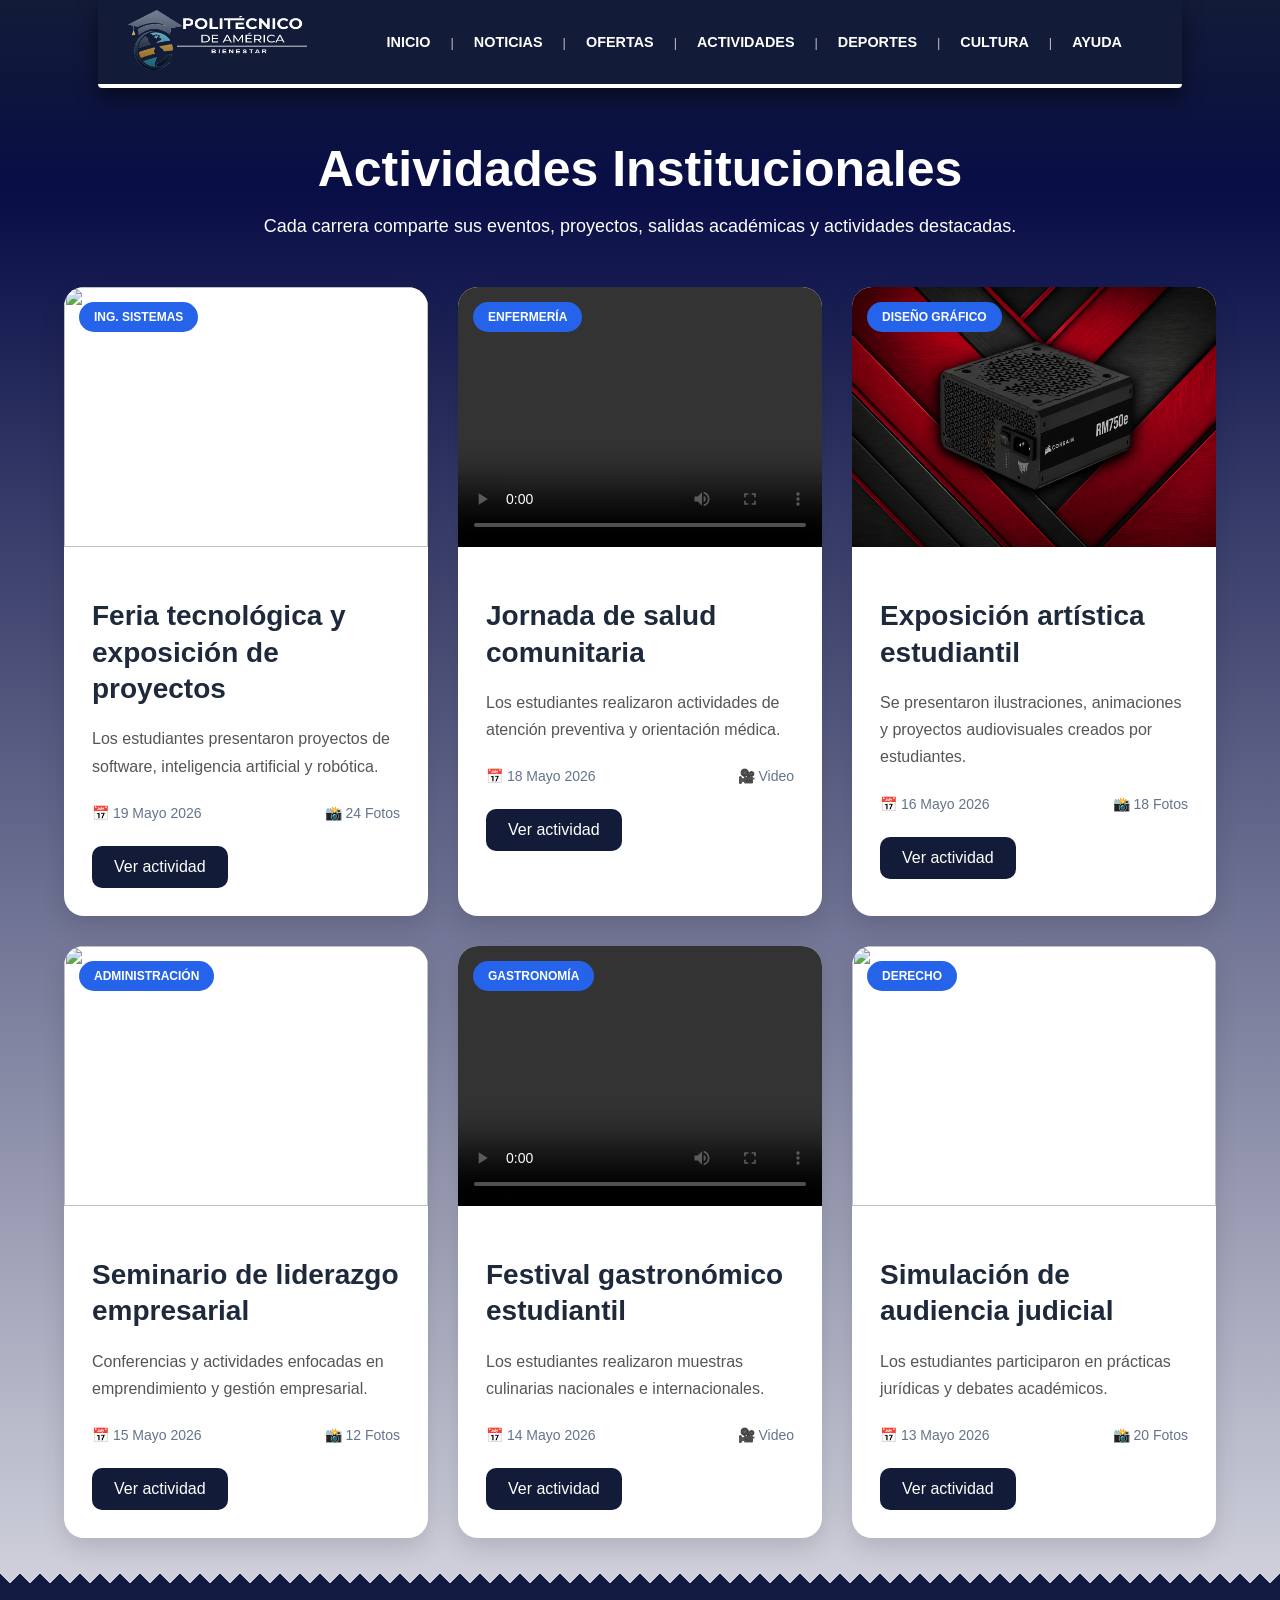
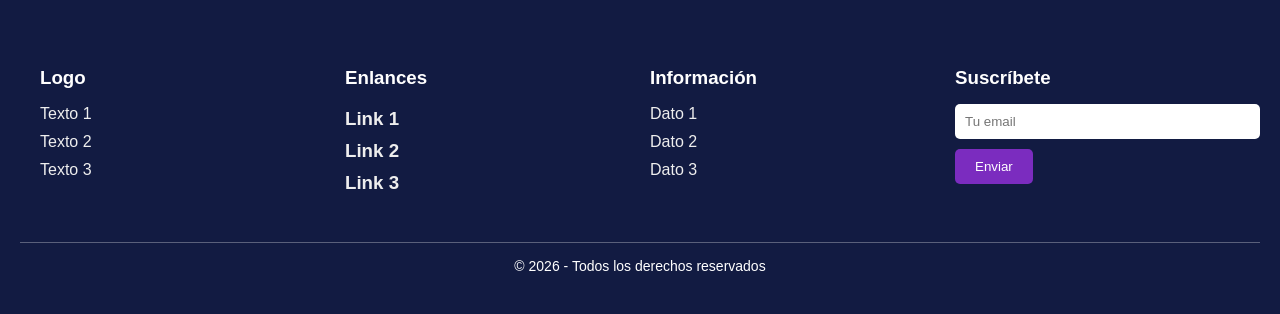
==== commit fd3bd9be: "Update actividades.html" ====
--- a/actividades.html
+++ b/actividades.html
@@ -115,7 +115,7 @@
             <div class="media-actividad">
 
                 <video controls>
-                    <source src="video/enfermeria.mp4" type="video/mp4">
+                    <source src="hola.mp4" type="video/mp4">
                 </video>
 
                 <span class="carrera">
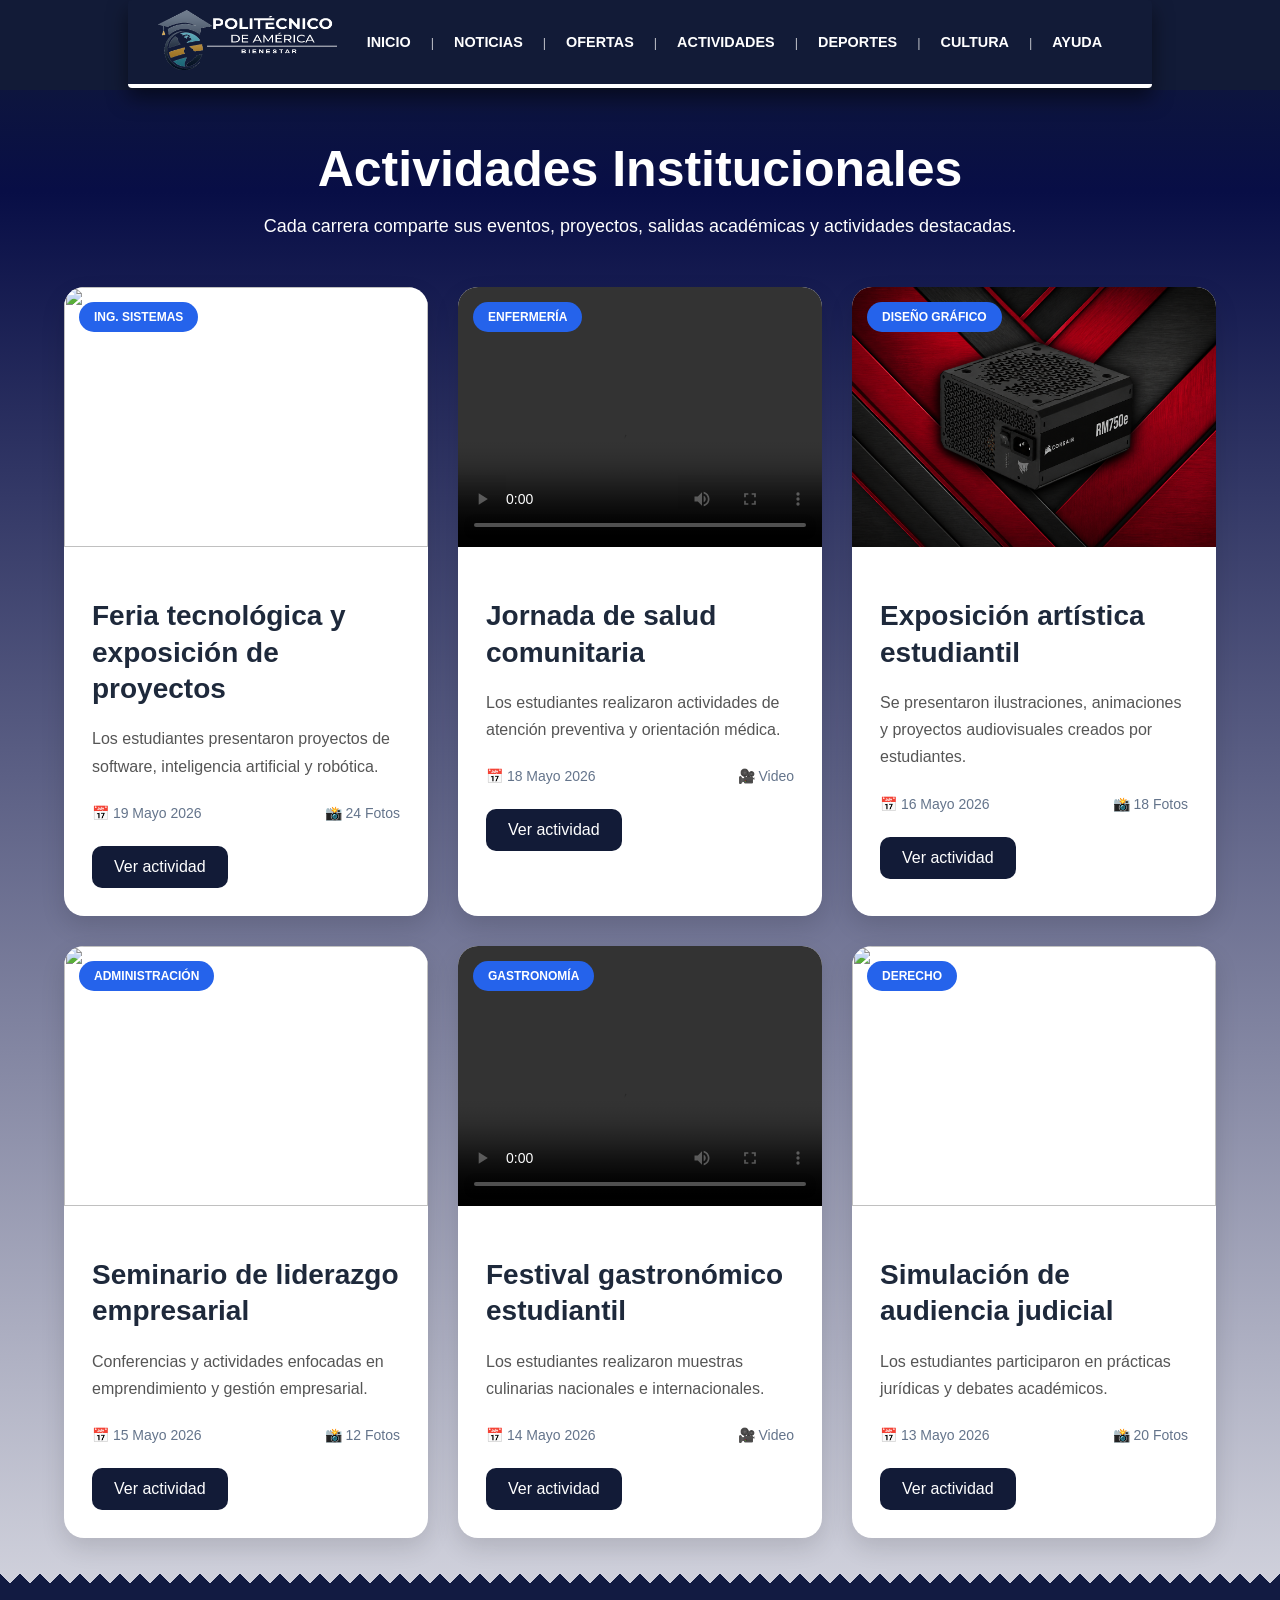
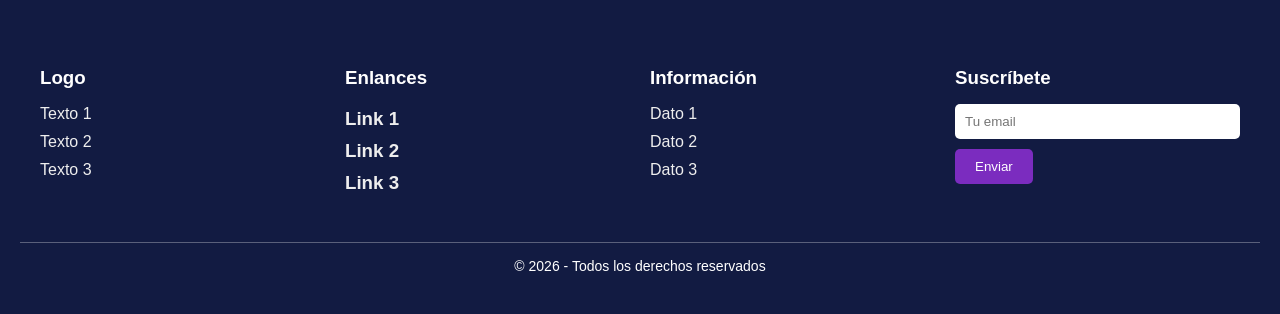
==== commit d6a3def0: "Update actividades.html" ====
--- a/actividades.html
+++ b/actividades.html
@@ -9,6 +9,8 @@
 </head>
 <body>
 <header class="todo">
+
+     <div class="fondo-header"></div>
    
       <div class="rayas" id="rayas-open">
          <span></span>
--- a/CSS.css
+++ b/CSS.css
@@ -1,3 +1,12 @@
+*{
+   box-sizing:border-box;
+}
+
+html,
+body{
+   overflow-x:hidden;
+}
+
 body {
    margin:0;
    padding:0;
@@ -827,18 +836,26 @@
     background: #7c3aed;
 }
 
-.bienvenido {
-   background:  url('pagina principal 1.png');
-   background-size: cover;
-   background-position: center;
-   height: 90vh;
+.bienvenido{
+   width:100%;
+   max-width:100%;
+   overflow:hidden;
+
+   background:url('pagina principal 1.png');
+   background-size:cover;
+   background-position:center;
+   background-repeat:no-repeat;
+
+   min-height:80vh;
+
    display:flex;
    align-items:center;
-   justify-content: center;
+   justify-content:center;
+
    color:white;
-   text-align: center;
-   width:100%;
-   border-bottom: 3px solid #ffffff;
+   text-align:center;
+
+   border-bottom:3px solid #ffffff;
 }
  
    
@@ -864,19 +881,27 @@
     }
 
     .barra {
-        width: 50%;
+        width: 60%;
         
     }
 
-    .bienvenido {
-        height: 45vh;
-    }
-
+   .bienvenido{
+    width:100%;
+    overflow:hidden;
+   }
+
+   .bienvenido img{
+    width:100%;
+    display:block;
+   }
    
 
     .content {
         min-height: auto;
         padding: 30px 15px;
+        width:100%;
+        max-width:100%;
+        box-sizing:border-box;
     }
 
     .content h1 {
@@ -963,8 +988,8 @@
    .menu {
        position: fixed;
        top: 0;
-       left: -340px;
-       width: 300px;
+       left: -300px;
+       width: 280px;
        height: 100vh;
        background-color: #121b37;
        display: flex;
@@ -1013,11 +1038,11 @@
    }
 
    .grid-ayuda,
-   .footer-container,
-   .contenedor-noticias,
-   .grid-actividades {
-        grid-template-columns: 2fr;
-   }
+.footer-container,
+.contenedor-noticias,
+.grid-actividades {
+     grid-template-columns: 1fr;
+}
 
    .header {
      margin: 40px 20px;
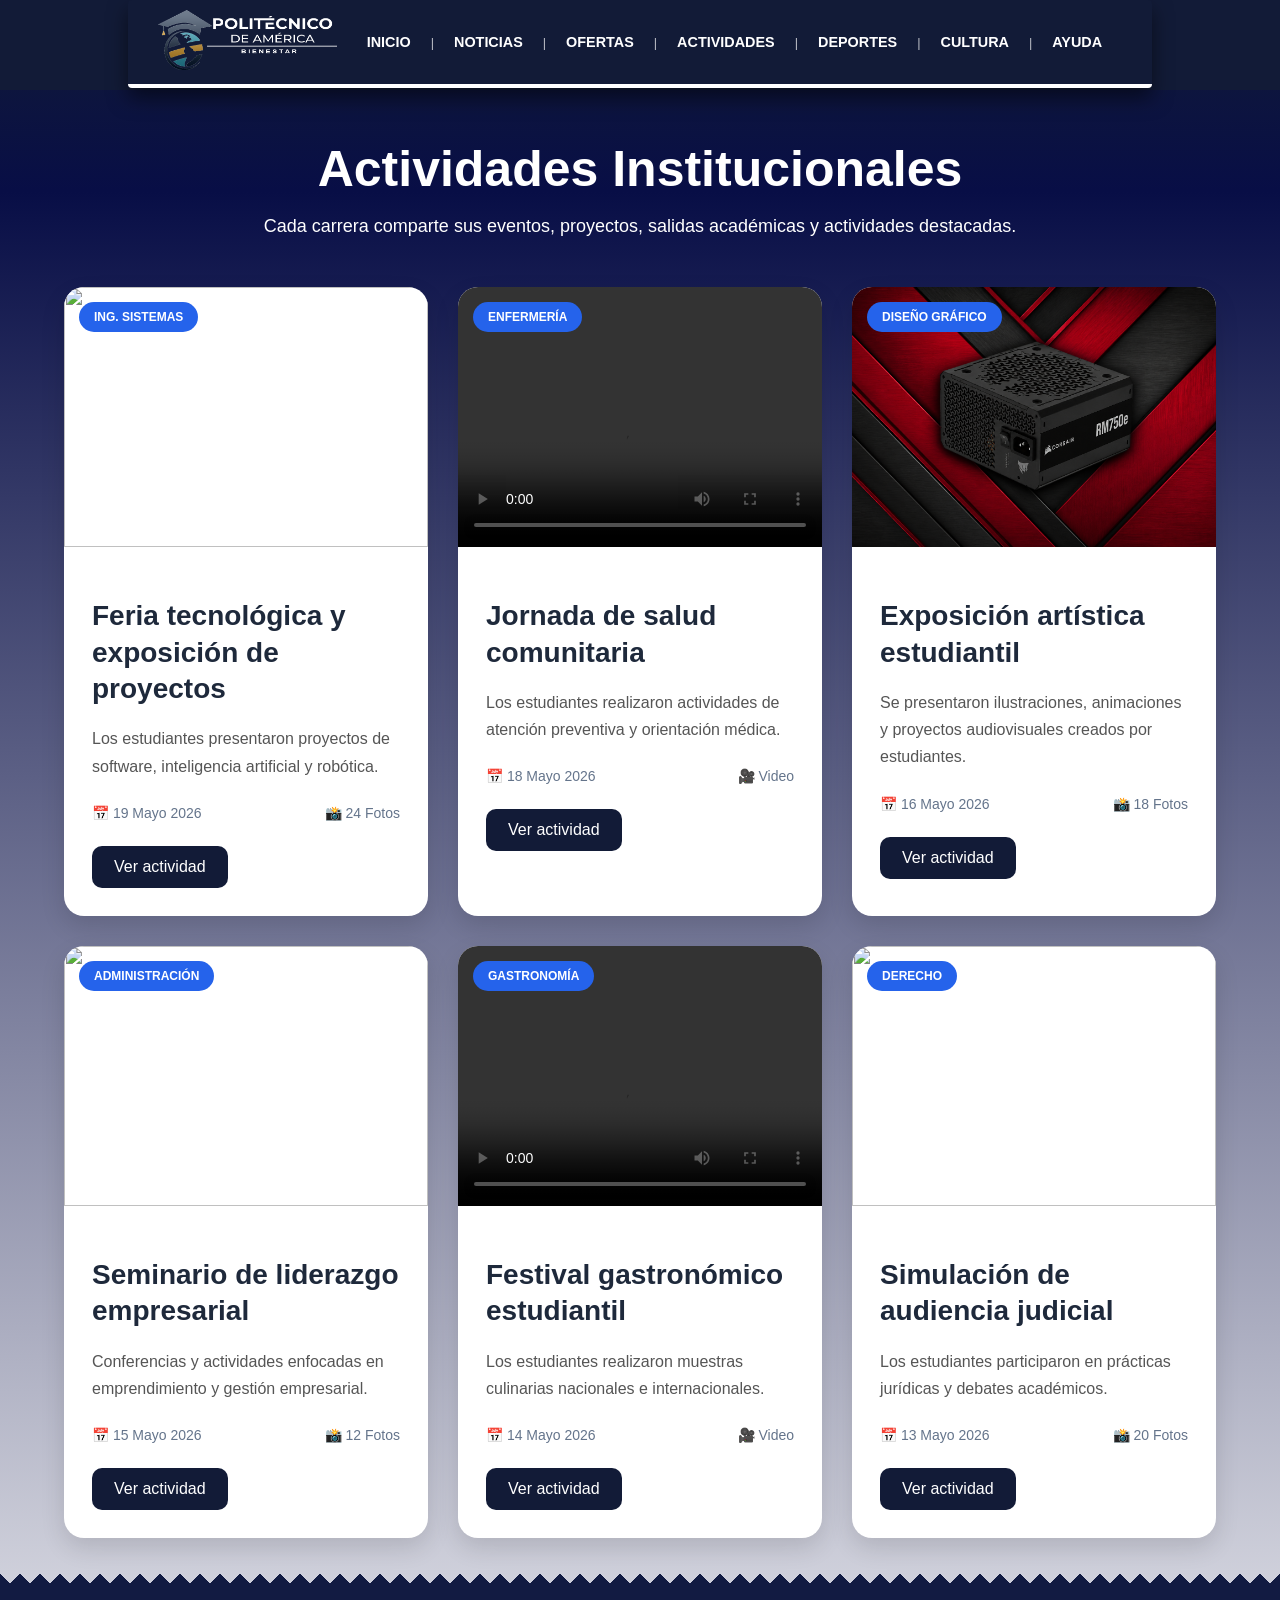
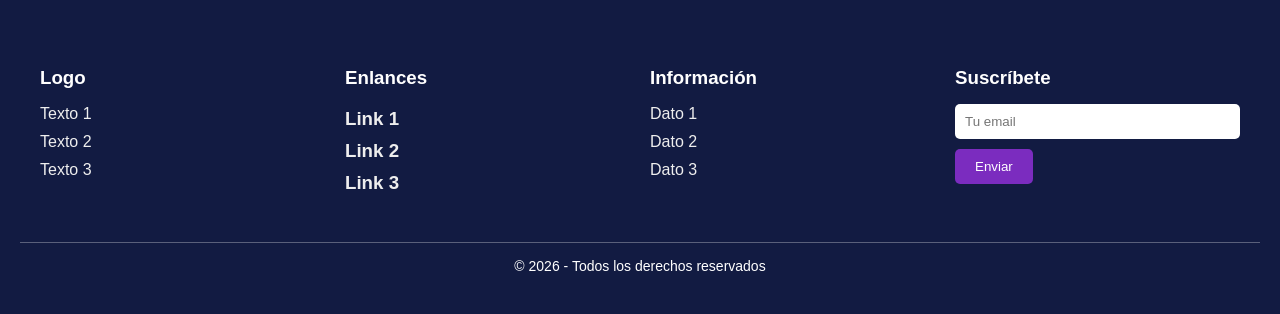
==== commit e4737d87: "Update actividades.html" ====
--- a/actividades.html
+++ b/actividades.html
@@ -3,7 +3,8 @@
 <head>
     <meta charset="utf-8">
     <meta name="viewport" content="width=device-width, initial-scale=1.0">
-    <title>Mi pagina web</title>
+    <title>Bienestar</title>
+    <link rel="icon" type="image/png" href="polit.png">
     <link rel="stylesheet" href="https://cdnjs.cloudflare.com/ajax/libs/font-awesome/6.7.2/css/all.min.css" integrity="sha512-Evv84Mr4kqVGRNSgIGL/F/aIDqQb7xQ2vcrdIwxfjThSH8CSR7PBEakCr51Ck+w+/U6swU2Im1vVX0SVk9ABhg==" crossorigin="anonymous" referrerpolicy="no-referrer" />
     <link rel="stylesheet" href="CSS.css">
 </head>
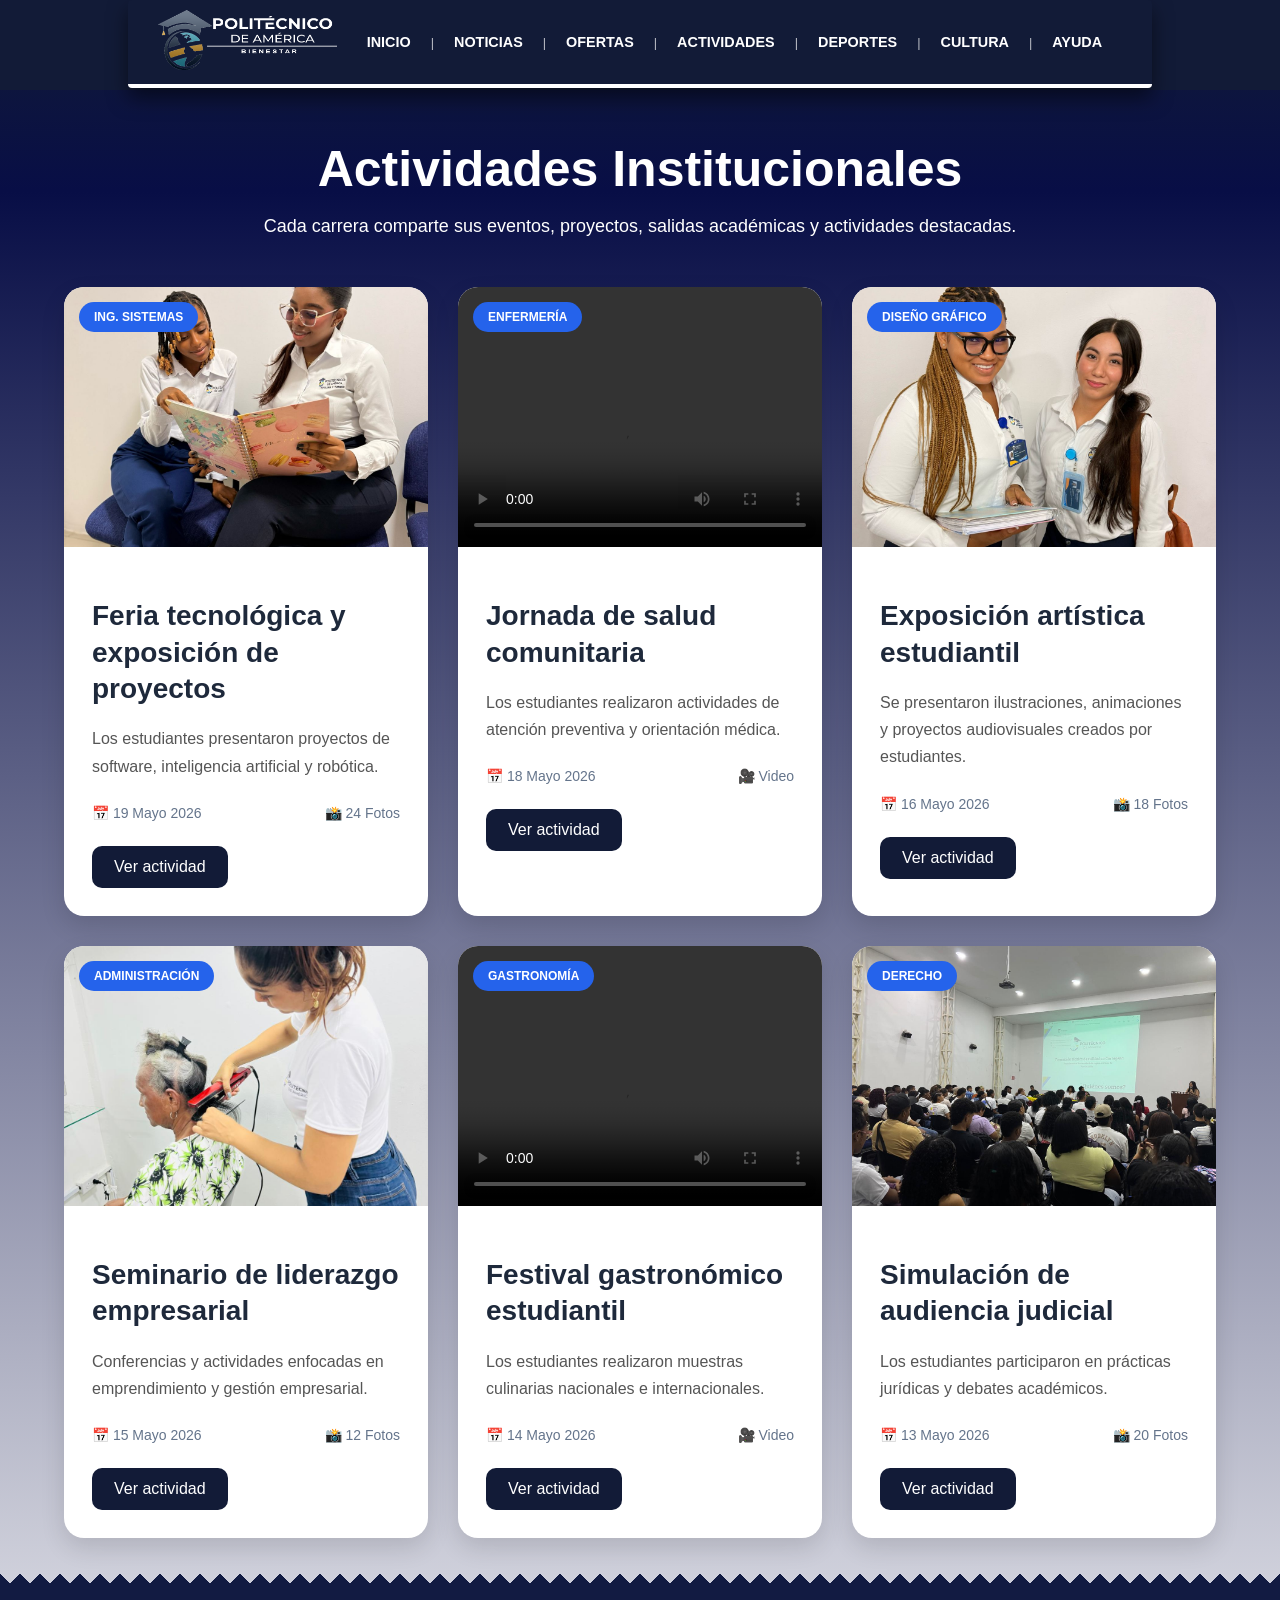
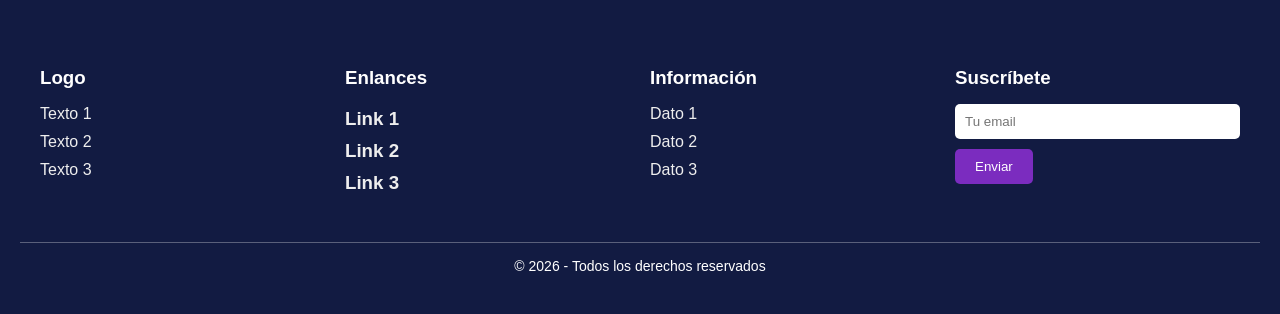
==== commit b4d6317a: "Update actividades.html" ====
--- a/actividades.html
+++ b/actividades.html
@@ -78,7 +78,7 @@
 
             <div class="media-actividad">
 
-                <img src="img/sistemas.jpg">
+                <img src="feria.jpeg">
 
                 <span class="carrera">
                     ING. SISTEMAS
@@ -158,7 +158,7 @@
 
             <div class="media-actividad">
 
-                <img src="f2.png">
+                <img src="exposicion.jpeg">
 
                 <span class="carrera">
                     DISEÑO GRÁFICO
@@ -197,7 +197,7 @@
 
             <div class="media-actividad">
 
-                <img src="img/administracion.jpg">
+                <img src="seminario.jpeg">
 
                 <span class="carrera">
                     ADMINISTRACIÓN
@@ -237,7 +237,7 @@
             <div class="media-actividad">
 
                 <video controls>
-                    <source src="video/gastronomia.mp4" type="video/mp4">
+                    <source src="gastronomia.mp4" type="video/mp4">
                 </video>
 
                 <span class="carrera">
@@ -277,7 +277,7 @@
 
             <div class="media-actividad">
 
-                <img src="img/derecho.jpg">
+                <img src="audiencia.jpeg">
 
                 <span class="carrera">
                     DERECHO
--- a/CSS.css
+++ b/CSS.css
@@ -885,17 +885,19 @@
         
     }
 
-   .bienvenido{
-    width:100%;
-    overflow:hidden;
-   }
-
-   .bienvenido img{
-    width:100%;
-    display:block;
-   }
+   .bienvenido2 {
+    width: 100%;
+}
+
+.bienvenido2 img {
+    width: 100%;
+    height: auto;
+    display: block;
+}
    
 
+
+   
     .content {
         min-height: auto;
         padding: 30px 15px;
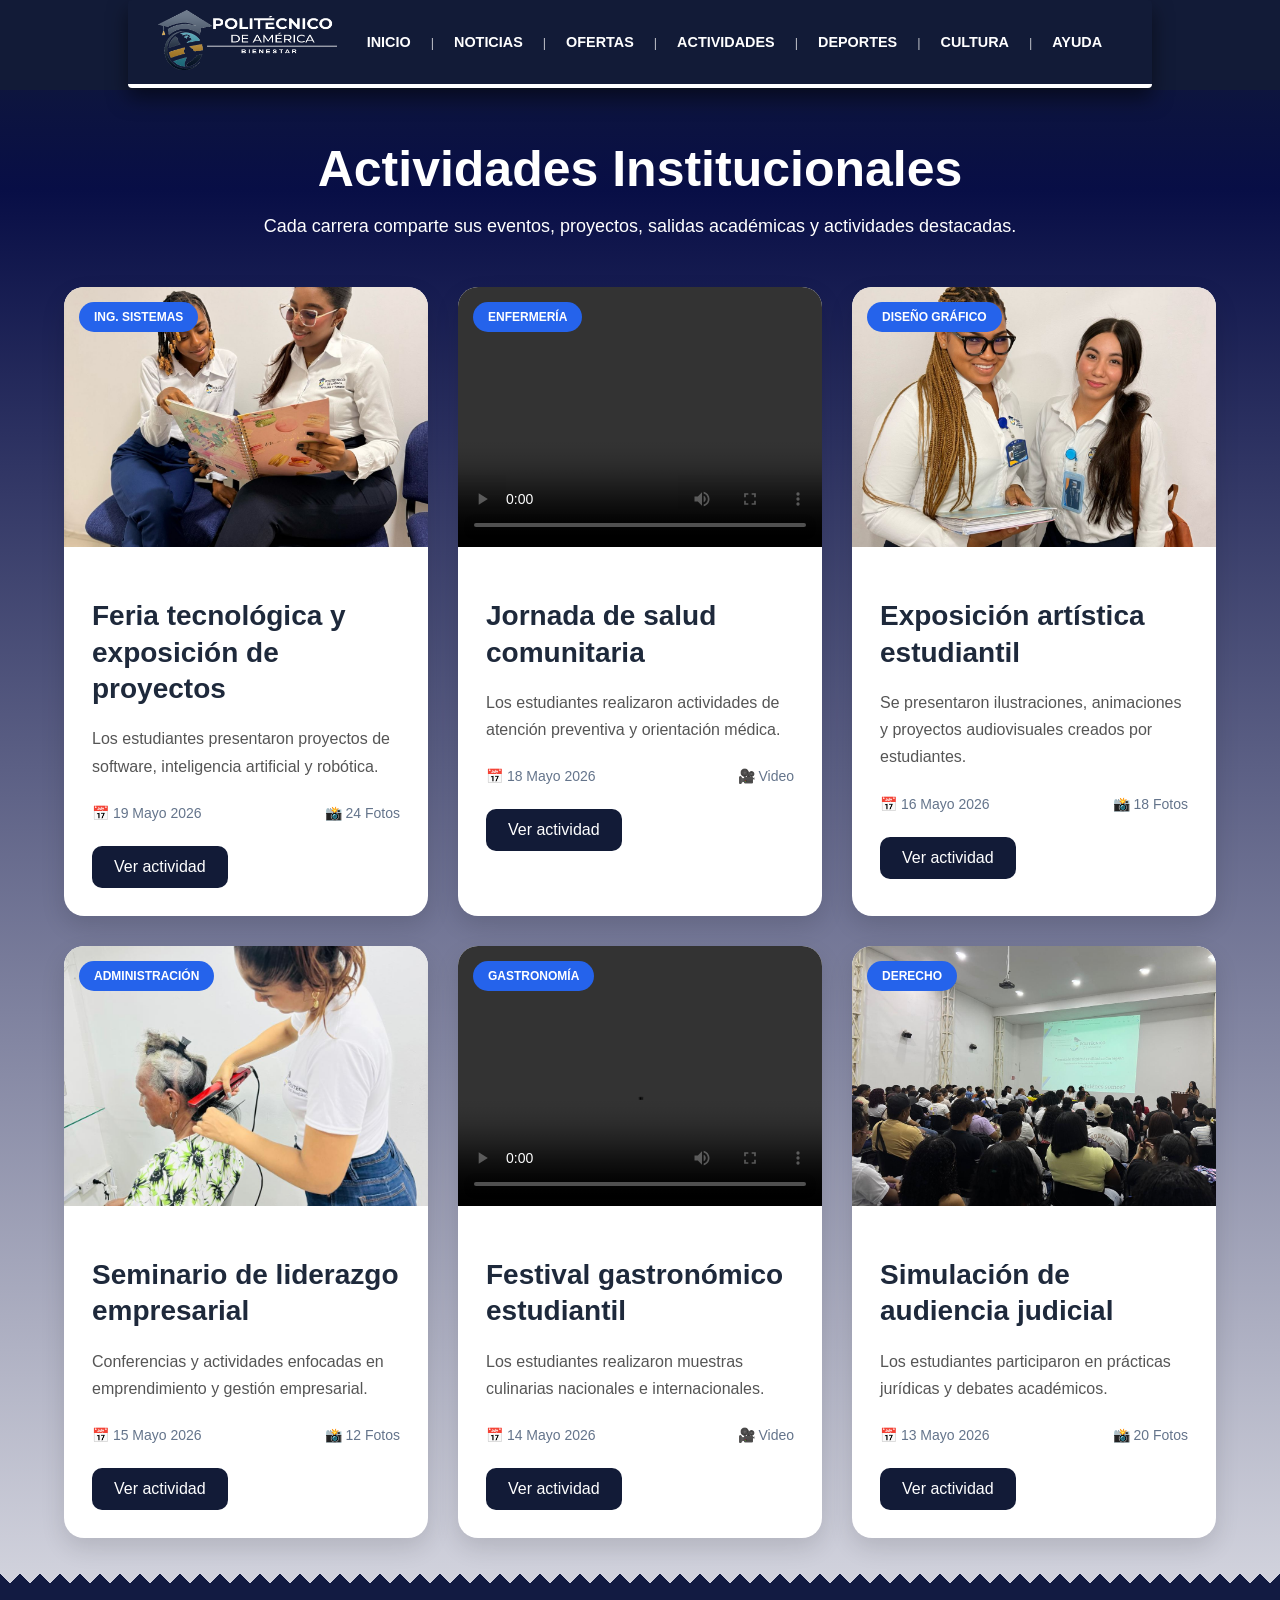
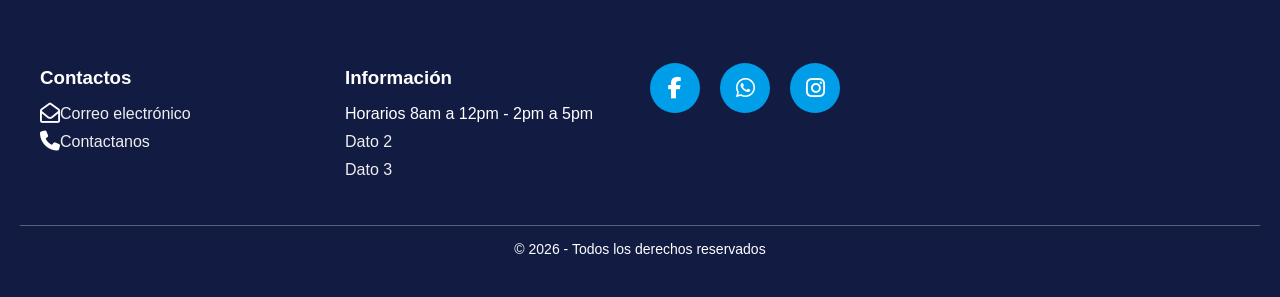
==== commit 1ecc8911: "Update actividades.html" ====
--- a/actividades.html
+++ b/actividades.html
@@ -321,46 +321,39 @@
      
      <!-- Columna 1 -->
      <div class="footer-col">
-       <h3>Logo</h3>
+       <h3>Contactos</h3>
        <ul>
-         <li><a href="#">Texto 1</a></li>
-         <li><a href="#">Texto 2</a></li>
-         <li><a href="#">Texto 3</a></li>
+         <li><a href="mailto:Bienestar@politecnicodeamerica.edu.co"><i class="fa-regular fa-envelope-open fa-lg" style="color: rgb(255, 255, 255);"></i>Correo electrónico</a></li>
+         <li><a href="tel:+573024228569"><i class="fa-solid fa-phone fa-lg" style="color: rgb(255, 255, 255);"></i>Contactanos</a></li>
        </ul>
       </div>
-
+ 
       <!-- Columna 2 -->
-      <div class="footer-col">
-        <h3>Enlances<h3>
-        <ul>
-          <li><a href="#">Link 1</a></li>
-          <li><a href="#">Link 2</a></li>
-          <li><a href="#">Link 3</a></li>
-        </ul>
-       </div>
- 
-      <!-- Columna 3 -->
       <div class="footer-col">
         <h3>Información</h3>
       <ul>
-        <li><a href="#">Dato 1</a></li>
+        <li>Horarios 8am a 12pm - 2pm a 5pm</li>
         <li><a href="#">Dato 2</a></li>
         <li><a href="#">Dato 3</a></li>
       </ul>
     </div>
 
-      <!-- Columna 4 (Newsletter + redes) -->
-      <div class="footer-col newsletter">
-         <h3>Suscríbete</h3>
-         <input type="email" placeholder="Tu email">
-         <button>Enviar</button>
-
      <div class="social">
-        <span></span>
-        <span></span>
-        <span></span>
-      </div>
-    </div>
+
+    <a href="https://www.facebook.com/politecnicodeamerica">
+        <i class="fa-brands fa-facebook-f"></i>
+    </a>
+
+    <a href="#">
+        <i class="fa-brands fa-whatsapp"></i>
+    </a>
+
+    <a href="#">
+        <i class="fa-brands fa-instagram"></i>
+    </a>
+
+</div>
+    
 
   </div>
 
@@ -369,9 +362,6 @@
   </div>
   </footer>
 
-
-
-
 <script src="SCRIPT.js"></script>
 <body>
 </html>
--- a/CSS.css
+++ b/CSS.css
@@ -836,26 +836,16 @@
     background: #7c3aed;
 }
 
-.bienvenido{
-   width:100%;
-   max-width:100%;
-   overflow:hidden;
-
-   background:url('pagina principal 1.png');
-   background-size:cover;
-   background-position:center;
-   background-repeat:no-repeat;
-
-   min-height:80vh;
-
-   display:flex;
-   align-items:center;
-   justify-content:center;
-
-   color:white;
-   text-align:center;
-
-   border-bottom:3px solid #ffffff;
+.bienvenido2 {
+   width: 100%;
+   overflow: hidden;
+   border-bottom: 3px solid #ffffff;
+}
+
+.bienvenido2 img {
+   width: 100%;
+   height: 80vh;
+   display: block;
 }
  
    
@@ -887,6 +877,7 @@
 
    .bienvenido2 {
     width: 100%;
+    border-bottom: 4px solid #ffffff;
 }
 
 .bienvenido2 img {
